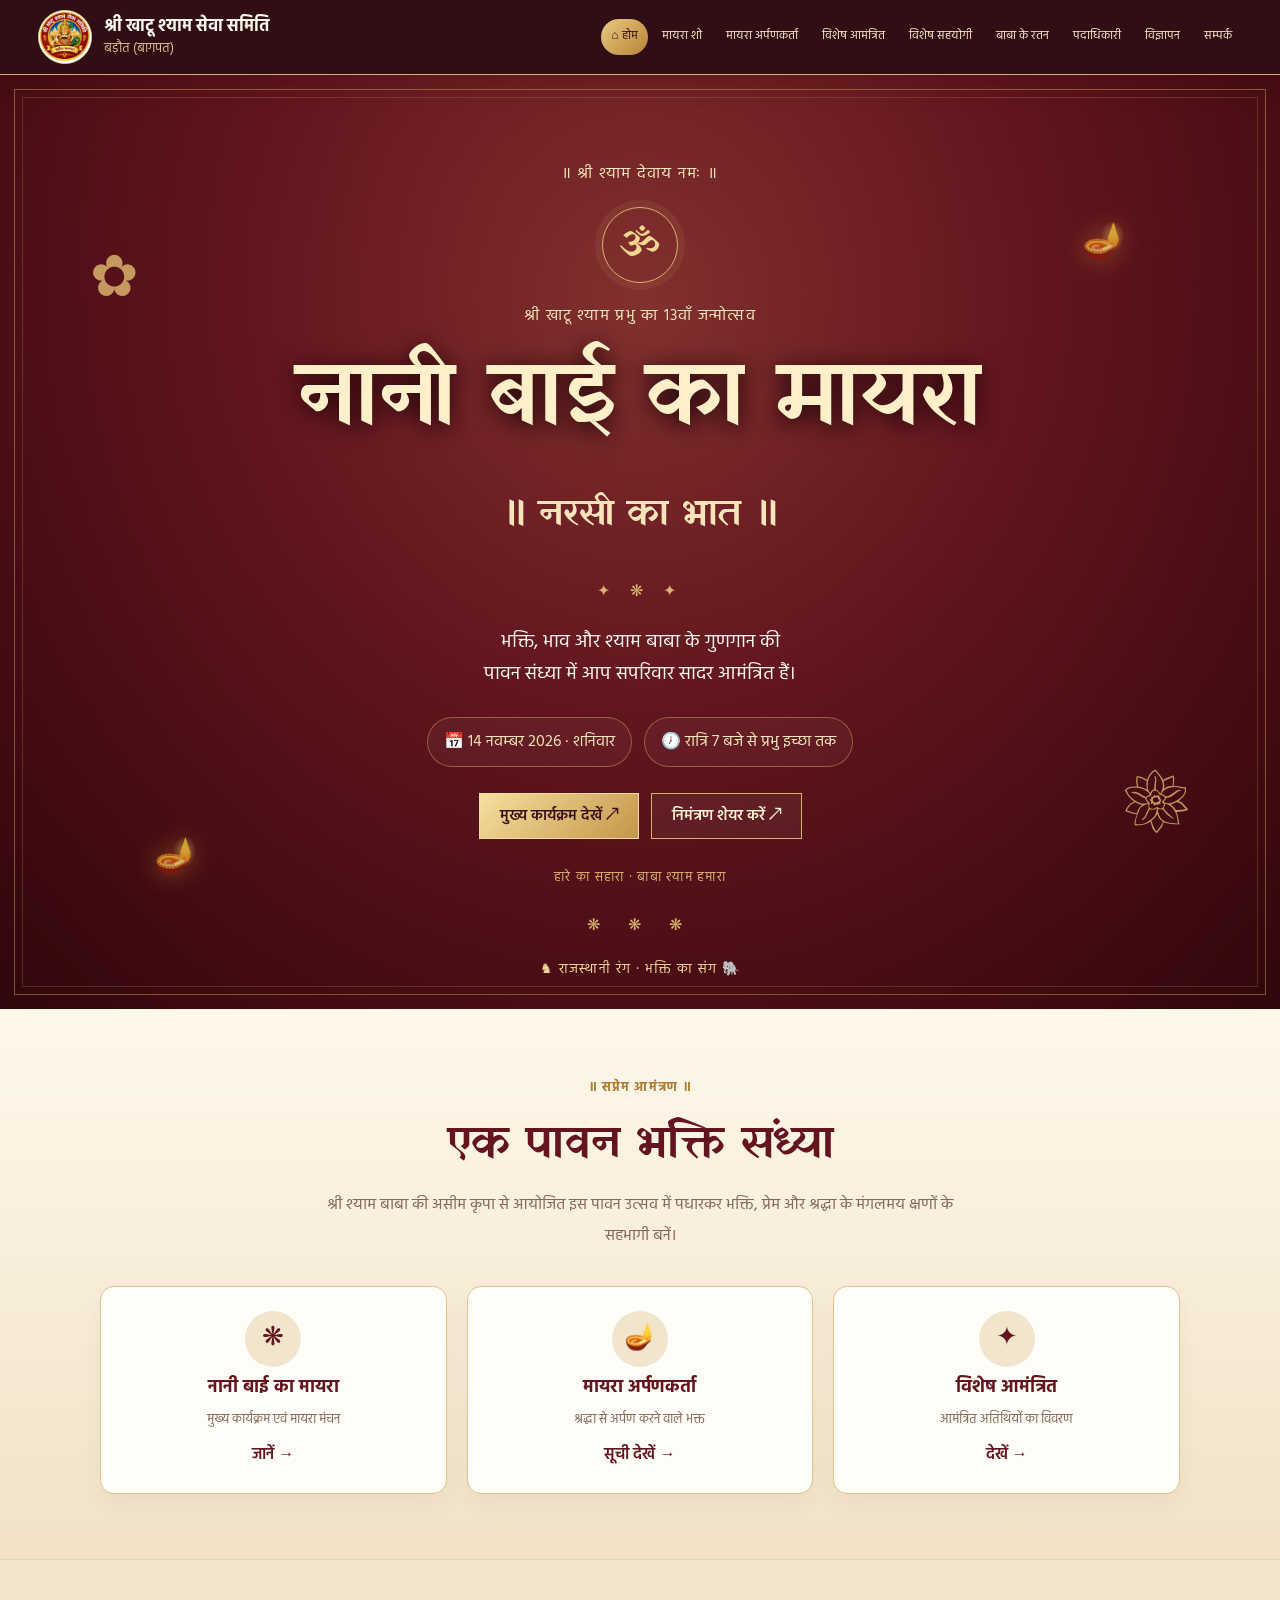
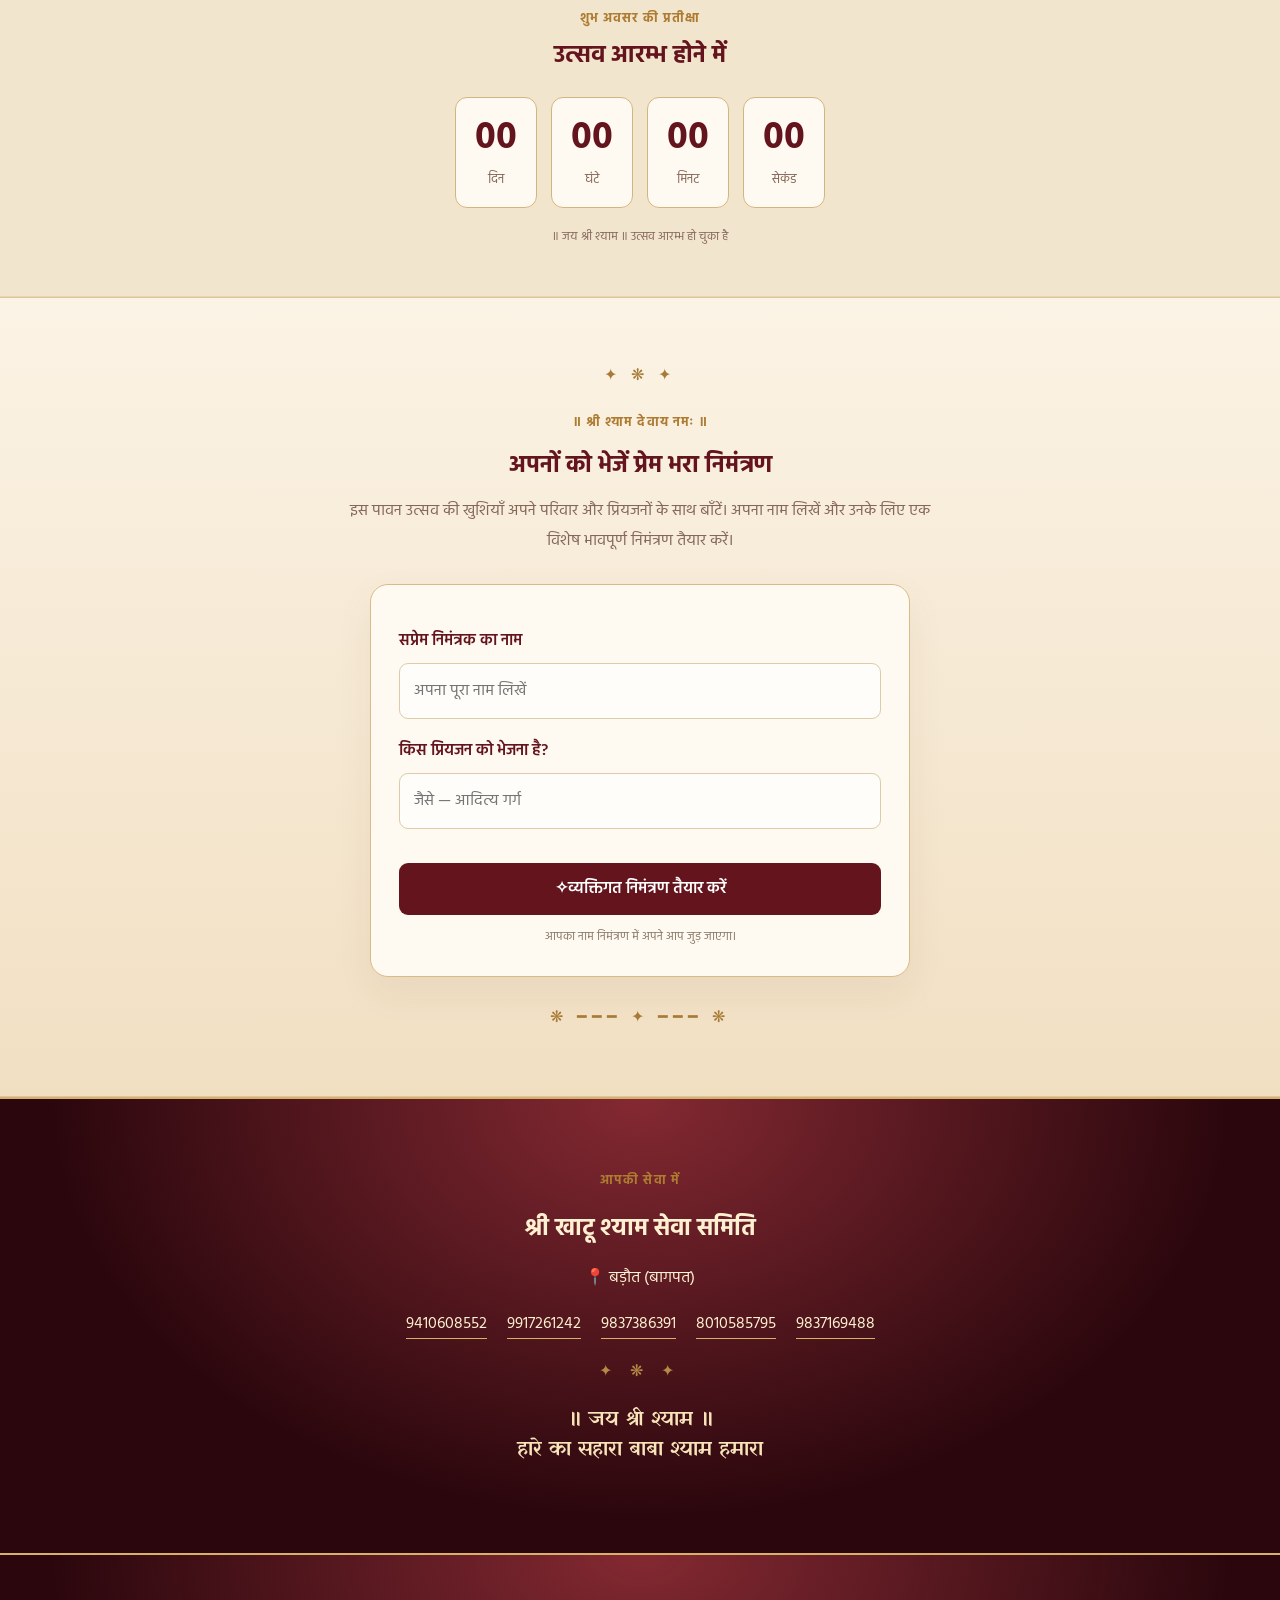
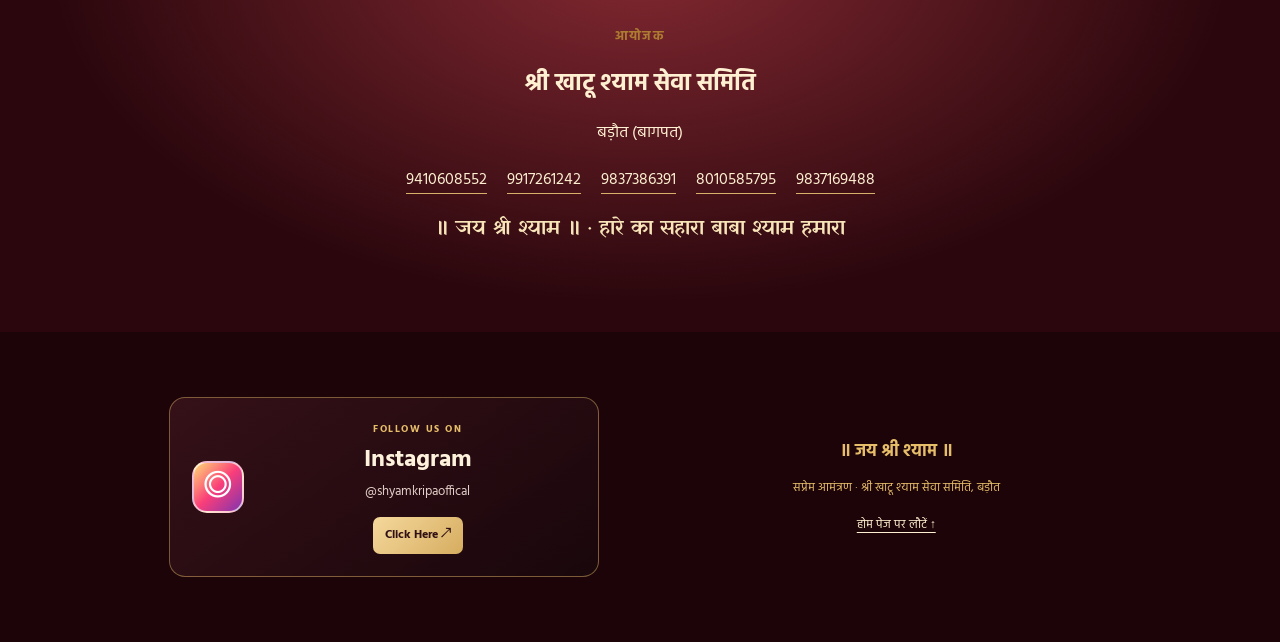
==== index.html @ d99380a1 "Rename index copy.html to index.html" ====
<!doctype html>
<html lang="hi">

<head>
    <meta charset="utf-8">
    <meta name="viewport" content="width=device-width,initial-scale=1">
    <meta name="theme-color" content="#58121b">
    <title>होम | नानी बाई का मायरा</title>
    <link rel="preconnect" href="https://fonts.googleapis.com">
    <link rel="preconnect" href="https://fonts.gstatic.com" crossorigin>
    <link href="https://fonts.googleapis.com/css2?family=Hind:wght@400;500;600;700&family=Yatra+One&display=swap"
        rel="stylesheet">
    <link rel="stylesheet" href="styles.css">
</head>

<body>
    
<header class="site-header">
    <a class="brand" href="index.html">
        <span class="brand-logo">
            <img src="assets/samiti-logo.png"
                 alt="श्री खाटू श्याम सेवा समिति लोगो">
        </span>

        <span class="brand-text">
            <strong>श्री खाटू श्याम सेवा समिति</strong>
            <small>बड़ौत (बागपत)</small>
        </span>
    </a>

    <button class="menu-toggle" id="menuToggle"
        aria-expanded="false" aria-controls="siteNav"
        aria-label="मेन्यू खोलें">
        ☰
    </button>

    <nav class="site-nav" id="siteNav">
        <a class="active" href="index.html">⌂ होम</a>
        <a href="mayra.html">मायरा शो</a>
        <a href="arpankarta.html">मायरा अर्पणकर्ता</a>
        <a href="invitees.html">विशेष आमंत्रित</a>
        <a href="supporters.html">विशेष सहयोगी</a>
        <a href="ratna.html">बाबा के रतन</a>
        <a href="member.html">पदाधिकारी</a>
        <a href="ads.html">विज्ञापन</a>
        <a href="contact.html">सम्पर्क</a>
    </nav>
</header>

    
<main>

    <!-- ROYAL HERO SECTION -->
    <section class="hero home-hero" id="home">
        <div class="hero-backdrop"></div>

        <span class="ornament o1">✿</span>
        <span class="ornament o2">❀</span>
        <span class="diya d1">🪔</span>
        <span class="diya d2">🪔</span>

        <div class="hero-content">
            <p class="sacred-line">॥ श्री श्याम देवाय नमः ॥</p>

            <div class="hero-seal">ॐ</div>

            <p class="eyebrow">
                श्री खाटू श्याम प्रभु का 13वाँ जन्मोत्सव
            </p>

            <h1>नानी बाई का मायरा</h1>
            <p class="hero-subtitle">॥ नरसी का भात ॥</p>

            <div class="hero-divider">✦ ❋ ✦</div>

            <p class="hero-invite">
                भक्ति, भाव और श्याम बाबा के गुणगान की
                <br>
                पावन संध्या में आप सपरिवार सादर आमंत्रित हैं।
            </p>

            <div class="hero-meta">
                <span>📅 14 नवम्बर 2026 · शनिवार</span>
                <span>🕖 रात्रि 7 बजे से प्रभु इच्छा तक</span>
            </div>

            <div class="hero-actions">
                <a class="button button-gold" href="mayra.html">
                    मुख्य कार्यक्रम देखें ↗
                </a>

                <button class="button button-glass" id="shareButton"
                    type="button">
                    निमंत्रण शेयर करें ↗
                </button>
            </div>

            <p class="hero-blessing">
                हारे का सहारा · बाबा श्याम हमारा
            </p>

            <div class="hero-bottom-ornament">❋ ❋ ❋</div>
        </div>

        <div class="royal-hint">
            ♞ राजस्थानी रंग · भक्ति का संग 🐘
        </div>
    </section>


    <!-- WELCOME SECTION -->
    <section class="home-welcome">
        <span class="section-kicker">॥ सप्रेम आमंत्रण ॥</span>

        <h2>एक पावन भक्ति संध्या</h2>

        <p class="welcome-description">
            श्री श्याम बाबा की असीम कृपा से आयोजित इस पावन
            उत्सव में पधारकर भक्ति, प्रेम और श्रद्धा के
            मंगलमय क्षणों के सहभागी बनें।
        </p>

        <div class="home-cards">

            <a href="mayra.html" class="home-card">
                <span class="home-card-icon">❋</span>
                <strong>नानी बाई का मायरा</strong>
                <small>मुख्य कार्यक्रम एवं मायरा मंचन</small>
                <span class="home-card-arrow">जानें →</span>
            </a>

            <a href="arpankarta.html" class="home-card">
                <span class="home-card-icon">🪔</span>
                <strong>मायरा अर्पणकर्ता</strong>
                <small>श्रद्धा से अर्पण करने वाले भक्त</small>
                <span class="home-card-arrow">सूची देखें →</span>
            </a>

            <a href="invitees.html" class="home-card">
                <span class="home-card-icon">✦</span>
                <strong>विशेष आमंत्रित</strong>
                <small>आमंत्रित अतिथियों का विवरण</small>
                <span class="home-card-arrow">देखें →</span>
            </a>

        </div>
    </section>


    <!-- COUNTDOWN SECTION -->
    <section class="countdown-section">
        <span class="section-kicker">शुभ अवसर की प्रतीक्षा</span>

        <h2>उत्सव आरम्भ होने में</h2>

        <div class="countdown" id="countdown">
            <div>
                <strong id="days">--</strong>
                <span>दिन</span>
            </div>

            <div>
                <strong id="hours">--</strong>
                <span>घंटे</span>
            </div>

            <div>
                <strong id="minutes">--</strong>
                <span>मिनट</span>
            </div>

            <div>
                <strong id="seconds">--</strong>
                <span>सेकंड</span>
            </div>
        </div>

        <p id="countdownCaption">
            14 नवम्बर 2026 · रात्रि 7 बजे
        </p>
    </section>


    

<!-- PERSONAL ROYAL INVITATION -->
<section class="personal-invite-section" id="personal-invite">

    <div class="personal-invite-inner">

        <div class="invite-top-ornament">✦ ❋ ✦</div>

        <span class="section-kicker">
            ॥ श्री श्याम देवाय नमः ॥
        </span>

        <h2>अपनों को भेजें प्रेम भरा निमंत्रण</h2>

        <p class="invite-description">
            इस पावन उत्सव की खुशियाँ अपने परिवार और प्रियजनों
            के साथ बाँटें। अपना नाम लिखें और उनके लिए
            एक विशेष भावपूर्ण निमंत्रण तैयार करें।
        </p>

        <div class="invite-form">

            <div class="invite-input-group">
                <label for="senderName">सप्रेम निमंत्रक का नाम</label>
                <input
                    type="text"
                    id="senderName"
                    placeholder="अपना पूरा नाम लिखें"
                    maxlength="70"
                    autocomplete="name"
                    required
                >
            </div>

            <div class="invite-input-group">
                <label for="receiverName">किस प्रियजन को भेजना है?</label>
                <input
                    type="text"
                    id="receiverName"
                    placeholder="जैसे — आदित्य गर्ग"
                    maxlength="100"
                >
            </div>

            <button
                type="button"
                id="generateInvite"
                class="button button-gold invite-generate-btn"
            >
                <span>✧</span> व्यक्तिगत निमंत्रण तैयार करें
            </button>

            <p class="invite-form-note">
                आपका नाम निमंत्रण में अपने आप जुड़ जाएगा।
            </p>

            <div id="invitePreview" class="invite-preview" hidden>

                <div class="invite-card">

                    <div class="invite-card-top">❋ ✦ ❋</div>

                    <p class="invite-mantra">॥ जय श्री श्याम ॥</p>

                    <p class="invite-card-intro">
                        सप्रेम एवं सादर आमंत्रण
                    </p>

                    <h3 id="previewHeading">
                        भावपूर्ण निमंत्रण
                    </h3>

                    <div class="invite-card-divider">
                        ❋ ━━━━━ ✦ ━━━━━ ❋
                    </div>

                    <p id="previewReceiver"></p>

                    <p class="invite-card-message">
                        श्री खाटू श्याम प्रभु के 13वें जन्मोत्सव
                        एवं <strong>नानी बाई का मायरा</strong>
                        के पावन अवसर पर आयोजित भक्ति संध्या में
                        आप सपरिवार पधारकर हमें अनुगृहीत करें।
                    </p>

                    <div class="invite-event-details">
                        <p>📅 14 नवम्बर 2026 · शनिवार</p>
                        <p>🕖 रात्रि 7 बजे से प्रभु इच्छा तक</p>
                    </div>

                    <p class="invite-sender-label">आपके अपने</p>
                    <p id="previewSender" class="invite-sender"></p>

                    <p class="invite-blessing">
                        हारे का सहारा · बाबा श्याम हमारा
                    </p>

                    <div class="invite-card-bottom">✦ ❋ ✦</div>

                </div>

                <button type="button" id="shareInvite">
                    WhatsApp पर निमंत्रण भेजें ↗
                </button>

                <button
                    type="button"
                    id="copyInvite"
                    class="invite-copy-btn"
                >
                    निमंत्रण कॉपी करें
                </button>

            </div>

        </div>

        <div class="invite-bottom-ornament">❋ ━━━ ✦ ━━━ ❋</div>

    </div>

</section>




    <!-- ORGANIZER SECTION -->
    <section class="organizer-section" id="contact">
        <span class="section-kicker">आपकी सेवा में</span>

        <h2>श्री खाटू श्याम सेवा समिति</h2>

        <p class="organizer-location">
            📍 बड़ौत (बागपत)
        </p>

        <div class="phone-list">
            <a href="tel:9410608552">9410608552</a>
            <a href="tel:9917261242">9917261242</a>
            <a href="tel:9837386391">9837386391</a>
            <a href="tel:8010585795">8010585795</a>
            <a href="tel:9837169488">9837169488</a>
        </div>

        <div class="organizer-divider">✦ ❋ ✦</div>

        <p class="closing-blessing">
            ॥ जय श्री श्याम ॥
            <br>
            हारे का सहारा बाबा श्याम हमारा
        </p>

        <p id="actionStatus" role="status"></p>
    </section>
    <section class="organizer-section" id="contact"><span class="section-kicker">आयोजक</span>
            <h2>श्री खाटू श्याम सेवा समिति</h2>
            <p>बड़ौत (बागपत)</p>
            <div class="phone-list"><a href="tel:9410608552">9410608552</a><a href="tel:9917261242">9917261242</a><a
                    href="tel:9837386391">9837386391</a><a href="tel:8010585795">8010585795</a><a
                    href="tel:9837169488">9837169488</a></div>
            <p class="closing-blessing">॥ जय श्री श्याम ॥ · हारे का सहारा बाबा श्याम हमारा</p>
            <p id="actionStatus" role="status"></p>
        </section>

</main>


<footer class="site-footer">

    <div class="footer-main-row">

        <!-- Instagram Card -->
        <div class="footer-instagram-wrapper">
            <a class="footer-instagram-card"
               href="https://www.instagram.com/shyamkripaoffical/"
               target="_blank"
               rel="noopener noreferrer">

                <div class="footer-instagram-icon">◎</div>

                <div class="footer-instagram-info">
                    <span class="footer-instagram-label">FOLLOW US ON</span>
                    <h3>Instagram</h3>
                    <p>@shyamkripaoffical</p>

                    <span class="footer-instagram-button">
                        Click Here ↗
                    </span>
                </div>

            </a>
        </div>
        <!-- Committee Details -->
        <div class="footer-info">
            <span class="footer-mantra">॥ जय श्री श्याम ॥</span>

            <p>सप्रेम आमंत्रण · श्री खाटू श्याम सेवा समिति, बड़ौत</p>

            <a class="footer-home-link" href="index.html">
                होम पेज पर लौटें ↑
            </a>
        </div>

    </div>

</footer>



    <script src="script copy.js"></script>
</body>

</html>
---- styles.css ----
:root {
     --maroon: #64141d;
     --deep: #2b070d;
     --gold: #d7b16a;
     --goldlight: #f7e5b9;
     --ivory: #fff8eb;
     --ink: #3d211d;
     --muted: #86685a;
     --line: #e8d5b2;
     --sans: "Hind", sans-serif;
     --serif: "Yatra One", serif
 }

 * {
     box-sizing: border-box
 }

 html {
     scroll-behavior: smooth
 }

 body {
     margin: 0;
     background: var(--ivory);
     color: var(--ink);
     font: 16px/1.65 var(--sans)
 }

 a {
     color: inherit
 }

 .site-header {
     position: sticky;
     top: 0;
     z-index: 20;
     display: flex;
     align-items: center;
     justify-content: space-between;
     gap: 16px;
     padding: 10px clamp(12px, 3vw, 40px);
     background: #2b070df7;
     color: var(--ivory);
     border-bottom: 1px solid var(--gold);
     box-shadow: 0 8px 24px #1a050633
 }

 .brand {
     display: flex;
     align-items: center;
     gap: 10px;
     text-decoration: none;
     white-space: nowrap
 }

 .brand-mark {
     display: grid;
     place-items: center;
     width: 42px;
     height: 42px;
     border: 1px solid var(--gold);
     border-radius: 50%;
     color: var(--goldlight);
     font-family: var(--serif)
 }

 .brand strong,
 .brand small {
     display: block
 }

 .brand strong {
     font-size: 13px
 }

 .brand small {
     font-size: 11px;
     color: #d9bd8e
 }

 .site-nav {
     display: flex;
     justify-content: flex-end;
     gap: 4px;
     flex-wrap: wrap
 }

 .site-nav a {
     padding: 8px 10px;
     border-radius: 999px;
     text-decoration: none;
     color: #f9e9ca;
     font-size: 12px;
     white-space: nowrap;
     transition: .2s
 }

 .site-nav a:hover,
 .site-nav a.active {
     background: linear-gradient(135deg, #e8ca83, #b88336);
     color: #351015
 }

 .menu-toggle {
     display: none;
     background: transparent;
     color: var(--goldlight);
     border: 1px solid #98733b;
     border-radius: 8px;
     padding: 6px 12px;
     font-size: 22px
 }

 .hero {
     position: relative;
     min-height: 690px;
     display: grid;
     place-items: center;
     text-align: center;
     overflow: hidden;
     padding: 70px 20px;
     color: var(--ivory);
     background: radial-gradient(ellipse at 50% 25%, #963b37, #711923 42%, #31060b 100%)
 }

 .hero:before {
     content: "";
     position: absolute;
     inset: 14px;
     border: 1px solid #d7b16a99;
     pointer-events: none
 }

 .hero:after {
     content: "";
     position: absolute;
     inset: 22px;
     border: 1px solid #d7b16a35;
     pointer-events: none
 }

 .hero-backdrop {
     position: absolute;
     inset: 0;
     background-image: linear-gradient(#31060b66, #31060b99), url("assets/palace-background.jpg");
     background-position: center;
     background-size: cover;
     opacity: .45
 }

 .hero-content {
     position: relative;
     z-index: 2;
     max-width: 900px;
     animation: riseIn 1s ease both
 }

 .sacred-line,
 .hero .eyebrow {
     color: var(--goldlight);
     letter-spacing: .08em
 }

 .hero-seal {
     width: 68px;
     height: 68px;
     display: grid;
     place-items: center;
     margin: 16px auto;
     border: 1px solid var(--gold);
     border-radius: 50%;
     box-shadow: 0 0 0 7px #d7b16a18;
     color: var(--goldlight);
     font: 30px var(--serif)
 }

 h1,
 h2,
 h3 {
     line-height: 1.3
 }

 .hero h1,
 .page-hero h1 {
     font: clamp(2.5rem, 7vw, 5.5rem)/1.2 var(--serif);
     color: #fff0c9;
     text-shadow: 0 4px 22px #170307;
     margin: 8px 0
 }

 .hero-subtitle {
     font: clamp(1.5rem, 3vw, 2.3rem) var(--serif);
     color: var(--goldlight)
 }

 .hero-divider {
     color: var(--gold);
     margin: 20px
 }

 .hero-invite {
     font-size: clamp(1rem, 2vw, 1.2rem)
 }

 .hero-meta {
     display: flex;
     justify-content: center;
     gap: 12px 26px;
     flex-wrap: wrap;
     color: var(--goldlight);
     margin: 24px 0
 }

 .hero-actions {
     display: flex;
     justify-content: center;
     gap: 12px;
     flex-wrap: wrap
 }

 .button {
     display: inline-flex;
     justify-content: center;
     align-items: center;
     min-height: 44px;
     padding: 10px 20px;
     border: 1px solid transparent;
     text-decoration: none;
     font: 600 15px var(--sans);
     cursor: pointer
 }

 .button-gold {
     background: linear-gradient(135deg, #f6df9e, #c5964a);
     color: #381016;
     border-color: #f5dda1
 }

 .button-glass {
     background: #ffffff0d;
     color: #fff2d5;
     border-color: #d7b16a
 }

 .hero-blessing {
     color: #d9b16d;
     font-size: 13px;
     letter-spacing: .1em;
     margin-top: 30px
 }

 .ornament,
 .diya {
     position: absolute;
     z-index: 1;
     color: #e9c879;
     opacity: .75;
     animation: float 7s ease-in-out infinite
 }

 .ornament {
     font-size: 58px
 }

 .o1 {
     left: 7%;
     top: 17%
 }

 .o2 {
     right: 7%;
     bottom: 17%;
     animation-delay: -3s
 }

 .diya {
     font-size: 35px;
     filter: drop-shadow(0 0 12px #e9a34388)
 }

 .d1 {
     left: 12%;
     bottom: 13%
 }

 .d2 {
     right: 12%;
     top: 15%;
     animation-delay: -2s
 }

 .royal-hint {
     position: absolute;
     bottom: 28px;
     z-index: 2;
     color: #f2d69b;
     font-size: 14px;
     letter-spacing: .1em
 }

 .home-welcome {
     text-align: center;
     padding: 58px 20px 75px;
     background: linear-gradient(#fff8eb, #f1e2c7)
 }

 .section-kicker {
     color: #ad7b31;
     font-size: 13px;
     font-weight: 700;
     letter-spacing: .08em
 }

 .home-welcome h2,
 .section-heading h2,
 .contact-panel h2 {
     font: clamp(1.8rem, 4vw, 2.8rem) var(--serif);
     color: var(--maroon);
     margin: 8px 0
 }

 .home-welcome>p {
     max-width: 650px;
     margin: 0 auto;
     color: var(--muted)
 }

 .home-cards {
     max-width: 1000px;
     margin: 30px auto 0;
     display: grid;
     grid-template-columns: repeat(3, 1fr);
     gap: 16px
 }

 .home-cards a {
     display: flex;
     flex-direction: column;
     align-items: center;
     gap: 6px;
     padding: 24px 14px;
     text-decoration: none;
     background: #fffdf7;
     border: 1px solid #dfc38b;
     box-shadow: 0 8px 25px #4212120c;
     transition: .25s
 }

 .home-cards a:hover {
     transform: translateY(-4px);
     background: #fff3d7
 }

 .home-cards b {
     font-size: 30px;
     color: #9b6b2d
 }

 .home-cards strong {
     color: var(--maroon)
 }

 .home-cards small {
     color: var(--muted)
 }

 .page-hero {
     text-align: center;
     padding: 65px 20px 58px;
     color: #fff0d1;
     background: radial-gradient(ellipse at 50% 0, #8d2e38, #3a080f 75%);
     border-bottom: 2px solid var(--gold);
     position: relative;
     overflow: hidden
 }

 .page-hero:after {
     content: "✿　♞　❋　🐘　❋　♞　✿";
     display: block;
     margin-top: 18px;
     color: #d7b16a88;
     letter-spacing: .25em
 }

 .page-hero h1 {
     font-size: clamp(2.2rem, 5vw, 4rem)
 }

 .page-hero p {
     margin: 8px 0 0
 }

 .section {
     padding: 60px clamp(16px, 6vw, 80px)
 }

 .section-heading {
     text-align: center;
     max-width: 750px;
     margin: 0 auto 28px
 }

 .section-heading p {
     color: var(--muted)
 }

 .video-frame {
     max-width: 1000px;
     margin: auto;
     background: #26070b;
     border: 8px solid #fff7e7;
     box-shadow: 0 18px 45px #4d281c25
 }

 .video-frame video {
     display: block;
     width: 100%;
     max-height: 580px;
     background: #1a0507
 }

 .singer-card {
     max-width: 900px;
     margin: 30px auto 0;
     display: grid;
     grid-template-columns: 160px 1fr;
     gap: 24px;
     align-items: center;
     padding: 22px;
     background: #fffdf7;
     border: 1px solid var(--line)
 }

 .portrait-placeholder {
     min-height: 160px;
     display: flex;
     flex-direction: column;
     align-items: center;
     justify-content: center;
     gap: 8px;
     background: #f3e2c0;
     border: 1px dashed #b58b4d;
     color: #8c5a35;
     font-size: 42px
 }

 .portrait-placeholder small {
     font-size: 12px
 }

 .singer-card h2 {
     font: clamp(1.4rem, 3vw, 2rem) var(--serif);
     color: var(--maroon);
     margin: 5px 0
 }

 .edit-note {
     font-size: 13px;
     color: var(--muted)
 }

 .list-intro {
     display: flex;
     align-items: center;
     gap: 14px;
     max-width: 850px;
     margin: 0 auto 25px;
     padding: 14px 18px;
     background: #f2e4c9;
     border-left: 4px solid var(--gold)
 }

 .list-intro>span {
     font-size: 30px;
     color: #a66e2c
 }

 .list-intro p {
     margin: 0
 }

 .name-list {
     list-style: none;
     counter-reset: names;
     max-width: 850px;
     margin: auto;
     padding: 0;
     display: grid;
     grid-template-columns: repeat(2, minmax(0, 1fr));
     gap: 12px
 }

 .name-list li {
     display: flex;
     align-items: center;
     gap: 12px;
     min-height: 58px;
     padding: 12px 15px;
     background: linear-gradient(120deg, #fffdf7, #f8edda);
     border: 1px solid #e4c990;
     box-shadow: 0 5px 14px #4d20100b;
     border-radius: 3px
 }

 .list-number {
     flex: 0 0 32px;
     height: 32px;
     display: grid;
     place-items: center;
     border-radius: 50%;
     background: var(--maroon);
     color: #ffe6a9;
     font-size: 12px
 }

 .name-list li span[contenteditable=true] {
     flex: 1;
     min-width: 0;
     outline-color: #bd914b
 }

 /*.ad-list {
     max-width: 900px;
     margin: auto;
     display: grid;
     grid-template-columns: repeat(2, minmax(0, 1fr));
     gap: 18px
 }

 .ad-placeholder {
     padding: 25px;
     border: 1px solid #d8b76f;
     background: linear-gradient(135deg, #fffaf0, #f2dfb9);
     box-shadow: 0 8px 20px #4d20100b
 }

 .ad-placeholder strong {
     color: var(--maroon);
     font: 20px var(--serif)
 }*/



/* LAPTOP: 2 photos side by side */
.ad-list {
    display: grid !important;
    grid-template-columns: repeat(2, minmax(0, 1fr)) !important;
    gap: 20px;
    width: 100%;
    max-width: 1150px;
    margin: 0 auto;
    align-items: start;
    box-sizing: border-box;
}

/* Each photo card */
.ad-placeholder {
    display: block;
    position: relative;
    width: 100% !important;
    min-width: 0;
    margin: 0;
    padding: 0;
    border: 1px solid #dec69a;
    background: #fffdf7;
    cursor: pointer;
    overflow: hidden;
    box-sizing: border-box;
    text-align: left;
}

/* Full image visible without cropping */
.ad-placeholder img {
    display: block;
    width: 100%;
    height: auto !important;
    max-width: 100%;
    object-fit: contain;
    padding: 0;
    margin: 0;
    box-sizing: border-box;
}

/* Caption */
.ad-placeholder span {
    display: block;
    padding: 12px;
    color: var(--maroon);
    font-weight: 700;
    border-top: 1px solid #efdfc0;
}

/* PHONE: 1 photo per row */
@media screen and (max-width: 600px) {
    .ad-list {
        grid-template-columns: minmax(0, 1fr) !important;
        gap: 15px;
        padding: 0 10px;
    }
}




 .contact-panel {
     max-width: 760px;
     margin: auto
 }

 .detail-row {
     display: flex;
     gap: 14px;
     padding: 15px 0;
     border-bottom: 1px solid #d6c19d
 }

 .detail-row>span {
     display: grid;
     place-items: center;
     flex: 0 0 36px;
     height: 36px;
     border: 1px solid #c9a66a;
     color: #96692b
 }

 .detail-row small,
 .detail-row strong,
 .detail-row em {
     display: block
 }

 .detail-row small {
     font-size: 12px;
     color: #8b6b4d
 }

 .detail-row strong {
     color: #48201d
 }

 .detail-row em {
     font-size: 12px;
     color: #8c5a35;
     font-style: normal
 }

 .phone-list {
     display: flex;
     justify-content: flex-start;
     gap: 10px 20px;
     flex-wrap: wrap;
     margin: 20px 0
 }

 .phone-list a {
     color: var(--maroon)
 }

 .site-footer {
     text-align: center;
     background: #1d0408;
     color: #d4b477;
     padding: 22px;
     font-size: 12px
 }

 .site-footer p {
     margin: 5px
 }

 .site-footer a {
     color: #fff0d1
 }

 @keyframes riseIn {
     from {
         opacity: 0;
         transform: translateY(22px)
     }

     to {
         opacity: 1;
         transform: translateY(0)
     }
 }

 @keyframes float {

     0%,
     100% {
         transform: translateY(0) rotate(-5deg)
     }

     50% {
         transform: translateY(-14px) rotate(5deg)
     }
 }

 @media(max-width:1050px) {
     .site-header {
         align-items: center
     }

     .menu-toggle {
         display: block
     }

     .site-nav {
         display: none;
         position: absolute;
         top: 100%;
         left: 0;
         right: 0;
         background: #2b070d;
         padding: 12px;
         box-shadow: 0 10px 20px #0004
     }

     .site-nav.open {
         display: flex;
         justify-content: center
     }

     .site-nav a {
         font-size: 12px
     }
 }

 @media(max-width:650px) {
     .site-header {
         min-height: 66px
     }

     .brand strong {
         font-size: 12px
     }

     .brand small {
         font-size: 10px
     }

     .site-nav.open {
         display: grid;
         grid-template-columns: repeat(2, minmax(0, 1fr));
         max-height: 70vh;
         overflow: auto
     }

     .site-nav a {
         text-align: center;
         border: 1px solid #b88d4a44
     }

     .hero {
         min-height: 640px;
         padding: 48px 22px
     }

     .hero h1 {
         font-size: clamp(2.3rem, 11vw, 3.4rem)
     }

     .hero-meta {
         flex-direction: column;
         gap: 4px
     }

     .o1 {
         left: 3%;
         top: 8%
     }

     .o2 {
         right: 3%;
         bottom: 9%
     }

     .d1 {
         left: 5%;
         bottom: 7%
     }

     .d2 {
         right: 5%;
         top: 8%
     }

     .royal-hint {
         font-size: 11px
     }

     .home-cards {
         grid-template-columns: 1fr;
         max-width: 420px
     }

     .section {
         padding: 45px 16px
     }

     .name-list,
     .ad-list {
         grid-template-columns: 1fr
     }

     .singer-card {
         grid-template-columns: 95px 1fr;
         gap: 12px;
         padding: 14px
     }

     .portrait-placeholder {
         min-height: 120px;
         font-size: 32px
     }

     .page-hero {
         padding: 48px 16px
     }

     .page-hero:after {
         letter-spacing: .05em;
         font-size: 12px
     }
 }

 @media(prefers-reduced-motion:reduce) {

     *,
     *::before,
     *::after {
         scroll-behavior: auto !important;
         animation: none !important;
         transition: none !important
     }
 }

 


.member-container {
    display: grid;
    grid-template-columns: repeat(auto-fit, minmax(min(100%, 220px), 1fr));
    gap: 12px;
    width: 100%;
}




.member-box {
    border: 1px solid #ead8c2;
    border-radius: 10px;
    padding: 0 0 12px;
    margin: 0;
    text-align: center;
    background: #fffdf8;
    overflow: hidden;
    box-sizing: border-box;
    box-shadow: 0 2px 7px rgba(90, 45, 35, 0.08);
}

.member-pad {
    background: #f6e8d7;
    color: #7b263a;
    font-size: 16px;
    font-weight: 700;
    padding: 11px 8px;
    margin: 0 0 12px;
    text-align: center;
    border-bottom: 2px solid #d8ad7c;
}

.member-name {
    font-size: 16px;
    font-weight: 700;
    color: #382b28;
    padding: 0 8px;
    margin-bottom: 8px;
    overflow-wrap: anywhere;
}

.member-mobile {
    font-size: 13px;
    color: #78675e;
    padding: 0 8px;
    overflow-wrap: anywhere;
}


.singer-card {
    width: min(100% - 32px, 650px);
    margin: 20px auto;
    border: 1px solid #ead1a8;
    border-radius: 18px;
    overflow: hidden;
    background: #fffaf0;
    box-shadow: 0 10px 28px rgba(120, 75, 20, 0.12);
}

.singer-poster {
    display: grid;
    grid-template-columns: minmax(0, 0.9fr) minmax(0, 1.1fr);
    align-items: center;
    gap: clamp(12px, 3vw, 28px);
    padding: clamp(14px, 4vw, 28px);
    min-height: 260px;
}

.singer-photo {
    width: 100%;
    height: clamp(220px, 38vw, 340px);
    overflow: hidden;
    border-radius: 12px;
    background: #fff4dd;
}

.singer-photo img {
    display: block;
    width: 100%;
    height: 100%;
    object-fit: cover;
    object-position: center top;
}

.singer-info {
    min-width: 0;
    text-align: center;
}

.singer-label {
    display: block;
    color: #5145a8;
    font-size: clamp(15px, 2.5vw, 21px);
    font-weight: 800;
    margin-bottom: 8px;
}

.singer-info h2 {
    color: #e52b22;
    font-size: clamp(24px, 4.2vw, 38px);
    line-height: 1.25;
    font-weight: 900;
    margin: 0;
    overflow-wrap: anywhere;
}

.singer-info p {
    color: #5145a8;
    font-size: clamp(15px, 2.5vw, 20px);
    font-weight: 700;
    margin: 8px 0 0;
}

@media (max-width: 480px) {
    .singer-poster {
        grid-template-columns: minmax(0, 0.85fr) minmax(0, 1.15fr);
        gap: 12px;
        padding: 12px;
        min-height: 220px;
    }

    .singer-photo {
        height: 230px;
    }
}


/* ========================================
   MAYRA PAGE - DEVOTIONAL EVENT DESIGN
======================================== */

.mayra-page {
    --mayra-red: #a82725;
    --mayra-deep: #641b20;
    --mayra-gold: #c79746;
    --mayra-cream: #fff8e9;
    --mayra-green: #245b43;
    background: #fffaf1;
    color: #402b26;
    overflow: hidden;
    font-family: "Hind", sans-serif;
}

.mayra-page *,
.mayra-page *::before,
.mayra-page *::after {
    box-sizing: border-box;
}

.mayra-page img {
    max-width: 100%;
}

.mayra-hero {
    position: relative;
    isolation: isolate;
    padding: 76px 20px 70px;
    text-align: center;
    background:
        radial-gradient(ellipse at top, #fff0c8 0%, transparent 65%),
        linear-gradient(135deg, #fffaf0, #f5e4c5 52%, #fff8e8);
    border-bottom: 1px solid #e8d2a6;
}

.mayra-hero::before,
.mayra-hero::after {
    content: "✦";
    position: absolute;
    z-index: -1;
    top: 20px;
    color: #c79b4d;
    font-size: clamp(55px, 10vw, 115px);
    opacity: .2;
}

.mayra-hero::before {
    left: 5%;
}

.mayra-hero::after {
    right: 5%;
}

.mayra-hero-inner {
    width: min(100%, 900px);
    margin: auto;
}

.mayra-eyebrow {
    display: inline-block;
    padding: 7px 18px;
    color: var(--mayra-green);
    background: rgba(255,255,255,.75);
    border: 1px solid #e6cf9f;
    border-radius: 50px;
    font-weight: 700;
    letter-spacing: .5px;
}

.mayra-organizer {
    color: var(--mayra-green);
    font-size: clamp(17px, 2.5vw, 23px);
    font-weight: 700;
    margin: 23px 0 8px;
}

.mayra-hero h1 {
    color: var(--mayra-red);
    font-family: "Yatra One", "Hind", sans-serif;
    font-size: clamp(36px, 7vw, 70px);
    line-height: 1.22;
    margin: 8px 0;
    font-weight: 400;
}

.mayra-hero h2 {
    color: #8d2522;
    font-family: "Yatra One", "Hind", sans-serif;
    font-size: clamp(25px, 4.5vw, 43px);
    font-weight: 400;
    margin: 8px 0 15px;
}

.mayra-intro {
    max-width: 620px;
    margin: 0 auto;
    color: #755c48;
    font-size: clamp(16px, 2vw, 19px);
    line-height: 1.8;
}

.mayra-event-meta {
    display: flex;
    flex-wrap: wrap;
    justify-content: center;
    gap: 14px;
    margin: 27px auto;
}

.mayra-event-meta > div {
    display: flex;
    align-items: center;
    gap: 12px;
    min-width: 235px;
    padding: 14px 19px;
    text-align: left;
    background: rgba(255,255,255,.85);
    border: 1px solid #e6d1ab;
    border-radius: 13px;
    box-shadow: 0 5px 15px #74451a0a;
}

.mayra-event-meta > div > span {
    font-size: 27px;
}

.mayra-event-meta small,
.mayra-event-meta strong {
    display: block;
}

.mayra-event-meta small {
    color: #89725c;
    font-size: 13px;
}

.mayra-event-meta strong {
    color: var(--mayra-deep);
    font-size: 16px;
}

.mayra-primary-btn {
    display: inline-flex;
    justify-content: center;
    align-items: center;
    gap: 10px;
    padding: 13px 25px;
    color: white;
    background: linear-gradient(135deg, #8e201f, #bd3930);
    border-radius: 50px;
    text-decoration: none;
    font-weight: 700;
    box-shadow: 0 8px 20px #8e201f25;
    transition: transform .2s, box-shadow .2s;
}

.mayra-primary-btn:hover {
    transform: translateY(-3px);
    box-shadow: 0 12px 25px #8e201f35;
}

/* Section layout */

.mayra-section {
    width: min(1120px, calc(100% - 36px));
    margin: 0 auto;
    padding: 65px 0;
}

.mayra-section-heading {
    text-align: center;
    margin-bottom: 32px;
}

.mayra-section-symbol {
    display: inline-grid;
    place-items: center;
    width: 44px;
    height: 44px;
    color: #9b2924;
    background: #fff0d0;
    border: 1px solid #ead4a8;
    border-radius: 50%;
    font-size: 23px;
}

.mayra-section-heading > p:first-of-type {
    margin: 13px 0 5px;
    color: #9a7846;
    font-weight: 700;
}

.mayra-section-heading h2 {
    color: var(--mayra-deep);
    font-size: clamp(27px, 4vw, 39px);
    line-height: 1.35;
    margin: 0;
}

.mayra-heading-line {
    display: block;
    width: 75px;
    height: 3px;
    margin: 15px auto;
    background: linear-gradient(90deg, #d7b36c, #a52a25, #d7b36c);
    border-radius: 10px;
}

.mayra-section-description {
    max-width: 700px;
    margin: 15px auto 0;
    color: #786456;
    line-height: 1.9;
    font-size: 17px;
}

/* Poster */

.poster-section {
    padding-top: 55px;
}

.mayra-poster {
    width: min(100%, 690px);
    margin: 0 auto;
    padding: 10px;
    background: white;
    border: 1px solid #e8d4ad;
    border-radius: 18px;
    box-shadow: 0 12px 38px #5b351410;
}

.mayra-poster img {
    display: block;
    width: 100%;
    height: auto;
    border-radius: 11px;
}

.mayra-poster figcaption {
    padding: 14px 8px 7px;
    color: var(--mayra-red);
    text-align: center;
    font-weight: 700;
    font-size: 18px;
}

/* Theatre video */

.theatre-section {
    padding-top: 55px;
}

.mayra-video-card {
    max-width: 850px;
    margin: 0 auto;
    overflow: hidden;
    background: #fff;
    border: 1px solid #e7d3b1;
    border-radius: 18px;
    box-shadow: 0 15px 45px #4e26140e;
}

.mayra-video-top {
    display: flex;
    flex-wrap: wrap;
    align-items: center;
    gap: 9px;
    padding: 15px 20px;
    color: #62372b;
    font-weight: 700;
    background: #fff8e9;
    border-bottom: 1px solid #f0e1c7;
}

.mayra-live-dot {
    width: 9px;
    height: 9px;
    background: #b63229;
    border-radius: 50%;
    box-shadow: 0 0 0 4px #b6322918;
}

.mayra-video-badge {
    margin-left: auto;
    padding: 5px 10px;
    color: #fff;
    background: #782329;
    border-radius: 5px;
    font-size: 11px;
    letter-spacing: .6px;
}

.mayra-video-frame {
    background: #170e0b;
    line-height: 0;
}

.mayra-video-frame video {
    display: block;
    width: 100%;
    max-height: 580px;
    aspect-ratio: 16 / 9;
    object-fit: contain;
    background: #170e0b;
}

.mayra-video-caption {
    display: flex;
    justify-content: space-between;
    align-items: center;
    gap: 15px;
    padding: 17px 22px;
}

.mayra-video-caption h3 {
    margin: 0;
    color: #6c2024;
    font-size: 21px;
}

.mayra-video-caption p {
    margin: 4px 0 0;
    color: #a17c45;
}

.mayra-play-icon {
    display: grid;
    place-items: center;
    flex-shrink: 0;
    width: 43px;
    height: 43px;
    color: #fff;
    background: #8d2927;
    border-radius: 50%;
}

/* Geeta Group of Art */

.geeta-section {
    padding-top: 35px;
}

.geeta-card {
    position: relative;
    overflow: hidden;
    padding: clamp(25px, 5vw, 50px);
    background:
        radial-gradient(ellipse at top right, #f3dfb8 0%, transparent 42%),
        linear-gradient(135deg, #fffdf7, #fff4dd);
    border: 1px solid #e7d0a0;
    border-radius: 23px;
    box-shadow: 0 14px 40px #6a42120c;
}

.geeta-card::after {
    content: "❖";
    position: absolute;
    right: 17px;
    bottom: -45px;
    color: #c99b4a;
    font-size: 150px;
    opacity: .08;
    pointer-events: none;
}

.geeta-card-top {
    display: flex;
    align-items: center;
    justify-content: center;
    gap: 20px;
    text-align: left;
}

.geeta-emblem {
    display: grid;
    place-items: center;
    flex-shrink: 0;
    width: 83px;
    height: 83px;
    color: #fff4d4;
    background: linear-gradient(145deg, #245b43, #143b2c);
    border: 3px double #d5b26c;
    border-radius: 50%;
    font-family: "Yatra One", sans-serif;
    font-size: 25px;
    box-shadow: 0 7px 18px #1d4d3520;
}

.geeta-kicker {
    color: #9c7844;
    font-weight: 700;
    font-size: 14px;
}

.geeta-card-top h2 {
    margin: 3px 0;
    color: #22563e;
    font-size: clamp(25px, 4.5vw, 39px);
    line-height: 1.25;
    overflow-wrap: anywhere;
}

.geeta-hindi-name {
    margin: 4px 0 0;
    color: #a22c27;
    font-size: 18px;
    font-weight: 700;
}

.geeta-divider {
    width: min(100%, 500px);
    height: 1px;
    margin: 27px auto;
    background: linear-gradient(90deg, transparent, #c7a35e, transparent);
}

.geeta-tag {
    display: block;
    width: fit-content;
    margin: 0 auto 13px;
    padding: 6px 15px;
    color: #245b43;
    background: #e9f0e5;
    border-radius: 50px;
    font-size: 14px;
    font-weight: 700;
}

.geeta-card > h3 {
    position: relative;
    z-index: 1;
    color: #8f2925;
    text-align: center;
    font-size: clamp(21px, 3.2vw, 30px);
    margin: 12px 0;
}

.geeta-description {
    position: relative;
    z-index: 1;
    max-width: 800px;
    margin: 0 auto;
    color: #665343;
    font-size: 17px;
    line-height: 2;
    text-align: center;
}

.geeta-highlights {
    position: relative;
    z-index: 1;
    display: grid;
    grid-template-columns: repeat(3, minmax(0, 1fr));
    gap: 14px;
    margin-top: 30px;
}

.geeta-highlights > div {
    display: flex;
    align-items: center;
    flex-direction: column;
    padding: 21px 12px;
    text-align: center;
    background: #ffffffb8;
    border: 1px solid #ecddc0;
    border-radius: 13px;
}

.geeta-highlights > div > span {
    color: #b48a40;
    font-size: 28px;
}

.geeta-highlights strong {
    margin-top: 7px;
    color: #275b43;
    font-size: 17px;
}

.geeta-highlights small {
    margin-top: 5px;
    color: #806e5c;
    font-size: 13px;
}

.geeta-footer {
    position: relative;
    z-index: 1;
    margin: 27px 0 0;
    color: #8e2925;
    text-align: center;
    font-weight: 700;
    line-height: 1.8;
}

/* Singer */

.singer-section {
    padding-top: 35px;
}

.singer-feature-card {
    display: grid;
    grid-template-columns: minmax(0, .9fr) minmax(0, 1.1fr);
    align-items: center;
    gap: clamp(20px, 4vw, 42px);
    max-width: 800px;
    margin: auto;
    padding: clamp(15px, 3vw, 26px);
    background: #fff;
    border: 1px solid #ead6b5;
    border-radius: 20px;
    box-shadow: 0 12px 35px #6541190d;
}

.singer-feature-photo {
    height: clamp(270px, 42vw, 410px);
    overflow: hidden;
    background: #fff6e5;
    border-radius: 13px;
}

.singer-feature-photo img {
    display: block;
    width: 100%;
    height: 100%;
    object-fit: cover;
    object-position: center top;
}

.singer-feature-info {
    min-width: 0;
    text-align: center;
}

.singer-feature-label {
    color: #5748a0;
    font-size: 17px;
    font-weight: 700;
}

.singer-feature-info h3 {
    margin: 9px 0 0;
    color: #e32d24;
    font-size: clamp(27px, 4vw, 39px);
    line-height: 1.3;
    overflow-wrap: anywhere;
}

.singer-city {
    color: #5748a0;
    font-size: 18px;
    font-weight: 700;
    margin: 5px 0;
}

.singer-feature-divider {
    width: 65px;
    height: 2px;
    margin: 18px auto;
    background: #d3b16d;
}

.singer-feature-description {
    color: #766353;
    font-size: 16px;
    line-height: 1.9;
}

.singer-blessing {
    display: inline-block;
    margin-top: 8px;
    color: #8d2825;
    font-weight: 700;
}

/* Committee */

.committee-section {
    padding-top: 45px;
}

.committee-grid {
    display: grid;
    grid-template-columns: repeat(3, minmax(0, 1fr));
    gap: 20px;
}

.committee-card {
    min-width: 0;
    padding: 27px 18px;
    text-align: center;
    background: #fff;
    border: 1px solid #ead8b9;
    border-radius: 16px;
    box-shadow: 0 9px 25px #65411909;
    transition: transform .2s, box-shadow .2s;
}

.committee-card:hover {
    transform: translateY(-4px);
    box-shadow: 0 14px 30px #65411916;
}

.committee-icon {
    display: grid;
    place-items: center;
    width: 55px;
    height: 55px;
    margin: 0 auto 13px;
    background: #fff2d9;
    border-radius: 50%;
    font-size: 26px;
}

.committee-role {
    display: inline-block;
    padding: 5px 12px;
    color: #8f2724;
    background: #fff1e7;
    border-radius: 50px;
    font-weight: 700;
    font-size: 14px;
}

.committee-card h3 {
    margin: 14px 0 6px;
    color: #2a5b43;
    font-size: 21px;
    overflow-wrap: anywhere;
}

.committee-card p {
    color: #786656;
    font-size: 14px;
    line-height: 1.8;
    margin: 0 0 12px;
}

.committee-card a {
    display: inline-block;
    color: #9b2a25;
    text-decoration: none;
    font-weight: 700;
    overflow-wrap: anywhere;
}

.committee-card a:hover {
    text-decoration: underline;
}

/* Closing banner */

.mayra-closing {
    margin-top: 20px;
    padding: 55px 20px;
    text-align: center;
    background:
        radial-gradient(ellipse at center, #fff0ce, transparent 70%),
        #f6e8cc;
    border-top: 1px solid #e6d0a7;
}

.mayra-closing-symbol {
    color: #a68140;
    font-family: "Yatra One", sans-serif;
    font-size: 19px;
}

.mayra-closing h2 {
    margin: 15px auto 10px;
    color: #862522;
    font-size: clamp(23px, 4vw, 36px);
    line-height: 1.5;
}

.mayra-closing p {
    max-width: 700px;
    margin: auto;
    color: #6c5947;
    font-size: 16px;
    line-height: 1.9;
}

.mayra-closing-mantra {
    display: inline-block;
    margin-top: 20px;
    color: #a52a25;
    font-family: "Yatra One", sans-serif;
    font-size: 22px;
}

/* Responsive */

@media (max-width: 700px) {
    .mayra-hero {
        padding: 55px 17px 48px;
    }

    .mayra-section {
        width: calc(100% - 28px);
        padding-top: 45px;
        padding-bottom: 45px;
    }

    .mayra-event-meta {
        flex-direction: column;
        align-items: stretch;
        max-width: 360px;
    }

    .mayra-event-meta > div {
        min-width: 0;
    }

    .geeta-highlights {
        grid-template-columns: 1fr;
        gap: 10px;
    }

    .geeta-highlights > div {
        display: grid;
        grid-template-columns: 45px 1fr;
        grid-template-rows: auto auto;
        column-gap: 10px;
        align-items: center;
        text-align: left;
        padding: 13px 16px;
    }

    .geeta-highlights > div > span {
        grid-row: 1 / 3;
        text-align: center;
    }

    .geeta-highlights strong,
    .geeta-highlights small {
        margin-top: 0;
    }

    .committee-grid {
        grid-template-columns: 1fr;
        max-width: 440px;
        margin: auto;
        gap: 14px;
    }

    .committee-card {
        padding: 22px 16px;
    }
}

@media (max-width: 480px) {
    .mayra-hero h1 {
        font-size: 37px;
    }

    .mayra-hero h2 {
        font-size: 27px;
    }

    .mayra-video-top {
        padding: 12px;
        font-size: 14px;
    }

    .mayra-video-badge {
        font-size: 9px;
    }

    .mayra-video-caption {
        padding: 14px;
    }

    .geeta-card {
        padding: 23px 16px;
    }

    .geeta-card-top {
        gap: 12px;
    }

    .geeta-emblem {
        width: 61px;
        height: 61px;
        font-size: 20px;
    }

    .geeta-card-top h2 {
        font-size: 23px;
    }

    .geeta-hindi-name {
        font-size: 15px;
    }

    .geeta-description {
        font-size: 15px;
        text-align: left;
    }

    .singer-feature-card {
        grid-template-columns: 1fr;
        gap: 22px;
        padding: 14px;
    }

    .singer-feature-photo {
        height: auto;
        aspect-ratio: 3 / 4;
        max-height: 440px;
    }

    .singer-feature-info {
        padding: 5px 8px 13px;
    }

    .singer-feature-info h3 {
        font-size: 32px;
    }

    .mayra-closing {
        padding: 42px 18px;
    }
}

@media (prefers-reduced-motion: reduce) {
    .mayra-page *,
    .mayra-page *::before,
    .mayra-page *::after {
        scroll-behavior: auto !important;
        transition: none !important;
    }
}

.geeta-emblem {
    display: grid;
    place-items: center;
    flex-shrink: 0;
    width: 83px;
    height: 83px;
    overflow: hidden;
    background: #fff;
    border: 3px double #d5b26c;
    border-radius: 50%;
    box-shadow: 0 7px 18px #1d4d3520;
}

.geeta-emblem img {
    display: block;
    width: 100%;
    height: 100%;
    object-fit: contain;
    border-radius: 50%;
}

@media (max-width: 480px) {
    .geeta-emblem {
        width: 61px;
        height: 61px;
    }
}


.brand {
    display: inline-flex;
    align-items: center;
    gap: 12px;
    text-decoration: none;
    min-width: 0;
}

.brand-logo {
    width: 54px;
    height: 54px;
    flex-shrink: 0;
    display: flex;
    align-items: center;
    justify-content: center;
    overflow: hidden;
    border-radius: 50%;
    background: #fff;
    border: 1px solid #e4c98e;
}

.brand-logo img {
    display: block;
    width: 100%;
    height: 100%;
    object-fit: contain;
}

.brand-text {
    display: flex;
    flex-direction: column;
    min-width: 0;
}

.brand-text strong {
    font-size: 17px;
    line-height: 1.4;
}

.brand-text small {
    font-size: 13px;
    line-height: 1.5;
}

@media (max-width: 480px) {
    .brand {
        gap: 8px;
    }

    .brand-logo {
        width: 43px;
        height: 43px;
    }

    .brand-text strong {
        font-size: 14px;
    }

    .brand-text small {
        font-size: 11px;
    }
}



/* Instagram Owner Card */
.instagram-owner-card {
    display: flex;
    align-items: flex-start;
    gap: 16px;
    width: min(100% - 30px, 340px);
    margin: 25px 0 25px 20px;
    padding: 20px;
    text-align: left;
    color: #fff;
    background: linear-gradient(145deg, #321015, #170508);
    border: 1px solid rgba(224, 179, 103, 0.65);
    border-radius: 16px;
    box-shadow: 0 8px 25px rgba(0, 0, 0, 0.22);
    box-sizing: border-box;
}

.instagram-owner-icon {
    display: flex;
    flex-shrink: 0;
    align-items: center;
    justify-content: center;
    width: 48px;
    height: 48px;
    color: #fff;
    background: linear-gradient(135deg, #feda75, #fa3e79, #8134af);
    border: 2px solid rgba(255, 255, 255, 0.65);
    border-radius: 14px;
    font-size: 35px;
    line-height: 1;
}

.instagram-owner-info {
    flex: 1;
    min-width: 0;
}

.instagram-owner-label {
    display: block;
    color: #e7c17c;
    font-size: 9px;
    font-weight: 700;
    letter-spacing: 1.2px;
}

.instagram-owner-info h3 {
    margin: 5px 0;
    color: #fff4df;
    font-size: 21px;
    line-height: 1.4;
}

.instagram-owner-role {
    display: inline-block;
    padding: 4px 9px;
    color: #6c202b;
    background: #f8e8e8;
    border-radius: 5px;
    font-size: 11px;
    font-weight: 700;
}

.instagram-owner-info p {
    margin: 9px 0 13px;
    color: #e6d1c4;
    font-size: 13px;
    overflow-wrap: anywhere;
}

.instagram-owner-info a {
    display: inline-flex;
    align-items: center;
    gap: 6px;
    padding: 9px 12px;
    color: #321015;
    background: linear-gradient(135deg, #f5d89c, #d6ad60);
    border-radius: 7px;
    text-decoration: none;
    font-size: 12px;
    font-weight: 700;
    transition: transform .2s;
}

.instagram-owner-info a:hover {
    transform: translateY(-2px);
}

@media (max-width: 480px) {
    .instagram-owner-card {
        width: calc(100% - 28px);
        margin: 22px 14px;
        padding: 16px;
        gap: 12px;
    }

    .instagram-owner-icon {
        width: 42px;
        height: 42px;
        font-size: 30px;
    }

    .instagram-owner-info h3 {
        font-size: 19px;
    }
}


/* Footer layout fix */
.site-footer {
    padding: 35px 24px;
}

.footer-layout {
    display: grid;
    grid-template-columns: minmax(0, 1fr) minmax(0, 1fr);
    align-items: center;
    gap: 35px;
    width: 100%;
    max-width: 1200px;
    margin: 0 auto;
}

.instagram-owner-card {
    width: 100%;
    max-width: 425px;
    margin: 0;
    justify-self: start;
    box-sizing: border-box;
}

.footer-info {
    text-align: center;
    justify-self: stretch;
    padding: 20px;
}

.footer-mantra {
    display: block;
    color: #e6bd69;
    font-size: 17px;
    font-weight: 700;
}

.footer-info p {
    margin: 12px 0;
    color: #e6bd69;
    line-height: 1.8;
}

.footer-home-link {
    display: inline-block;
    margin-top: 4px;
    color: #fff;
    text-decoration: underline;
    text-underline-offset: 4px;
}

.footer-home-link:hover {
    color: #e6bd69;
}

/* Tablet and mobile */
@media (max-width: 700px) {
    .site-footer {
        padding: 28px 16px;
    }

    .footer-layout {
        grid-template-columns: 1fr;
        gap: 20px;
    }

    .instagram-owner-card {
        width: 100%;
        max-width: 425px;
        justify-self: center;
    }

    .footer-info {
        grid-row: 1;
        padding: 8px 0;
    }
}


/* Side-by-side footer credits */
.footer-credits-row {
    display: grid;
    grid-template-columns: repeat(2, minmax(0, 1fr));
    align-items: stretch;
    gap: 22px;
    width: min(100%, 900px);
    margin: 35px auto 0;
    padding-top: 25px;
    border-top: 1px solid rgba(230, 189, 105, .3);
}

/* Website credits - left */
.footer-credits-row .website-credits {
    display: flex;
    flex-direction: column;
    align-items: center;
    justify-content: center;
    margin: 0;
    padding: 24px 15px;
    text-align: center;
    border: 1px solid rgba(230, 189, 105, .35);
    border-radius: 16px;
    background: rgba(255, 255, 255, .025);
}

.footer-credits-row .credits-label {
    color: #e6bd69;
    font-size: 11px;
    font-weight: 700;
    letter-spacing: 2px;
}

.footer-credits-row .credits-caption {
    margin: 13px 0 5px;
    color: #e8d8d4;
    font-size: 14px;
    line-height: 1.7;
}

.footer-credits-row .website-credits h3 {
    margin: 5px 0;
    color: #f1cc80;
    font-size: clamp(22px, 3vw, 30px);
}

.footer-credits-row .credits-nickname {
    color: #d9b8a9;
    font-size: 14px;
    font-style: italic;
}

/* Instagram card - right */
.footer-instagram-card {
    display: flex;
    align-items: center;
    gap: 16px;
    min-width: 0;
    padding: 22px;
    color: #fff;
    text-decoration: none;
    background: linear-gradient(145deg, #351018, #19070b);
    border: 1px solid rgba(230, 189, 105, .45);
    border-radius: 16px;
    transition: transform .2s, border-color .2s;
}

.footer-instagram-card:hover {
    transform: translateY(-3px);
    border-color: #e6bd69;
}

.footer-instagram-icon {
    display: grid;
    place-items: center;
    flex-shrink: 0;
    width: 52px;
    height: 52px;
    color: #fff;
    background: linear-gradient(135deg, #feda75, #fa3e79, #8134af);
    border: 2px solid rgba(255, 255, 255, .65);
    border-radius: 15px;
    font-size: 37px;
    line-height: 1;
}

.footer-instagram-info {
    flex: 1;
    min-width: 0;
}

.footer-instagram-label {
    color: #e6bd69;
    font-size: 10px;
    font-weight: 700;
    letter-spacing: 1.5px;
}

.footer-instagram-info h3 {
    margin: 5px 0;
    color: #fff2dc;
    font-size: 24px;
}

.footer-instagram-info p {
    margin: 4px 0 14px;
    color: #e4cfc8;
    font-size: 13px;
    overflow-wrap: anywhere;
}

.footer-instagram-button {
    display: inline-block;
    padding: 9px 12px;
    color: #301015;
    background: linear-gradient(135deg, #f5d89c, #d6ad60);
    border-radius: 7px;
    font-size: 12px;
    font-weight: 700;
    line-height: 1.6;
}

/* Responsive layout */
@media (max-width: 650px) {
    .footer-credits-row {
        grid-template-columns: 1fr;
        gap: 15px;
        margin-top: 25px;
        padding-top: 20px;
    }

    .footer-credits-row .website-credits {
        padding: 22px 12px;
    }

    .footer-instagram-card {
        padding: 18px;
    }
}

@media (prefers-reduced-motion: reduce) {
    .footer-instagram-card {
        transition: none;
    }
}


/* Footer: Committee + Instagram Side by Side */
.footer-main-row {
    display: grid;
    grid-template-columns: repeat(2, minmax(0, 1fr));
    align-items: center;
    gap: 25px;
    width: min(100% - 30px, 1000px);
    margin: 30px auto;
}

.footer-main-row .footer-info {
    text-align: center;
    min-width: 0;
}

.footer-main-row .footer-instagram-wrapper {
    display: flex;
    justify-content: center;
    min-width: 0;
    width: 100%;
    margin: 0;
}

.footer-main-row .footer-instagram-card {
    width: 100%;
    max-width: 430px;
    box-sizing: border-box;
}

/* Mobile */
@media (max-width: 600px) {
    .footer-main-row {
        grid-template-columns: 1fr;
        gap: 22px;
    }
}



.countdown-section {
    text-align: center;
    padding: 42px 15px;
    background: #f2e5ce;
    border-bottom: 1px solid var(--line);
}

.countdown-section .section-kicker {
    display: block;
    margin-bottom: 8px;
}

.countdown-section h2 {
    margin: 0 0 24px;
    color: var(--maroon);
}

.countdown {
    display: flex;
    flex-direction: row;
    justify-content: center;
    align-items: center;
    gap: clamp(14px, 4vw, 40px);
    width: 100%;
}

.countdown > div {
    flex: 0 1 auto;
    min-width: 55px;
    display: flex;
    flex-direction: column;
    align-items: center;
    gap: 5px;
}

.countdown strong {
    font-size: clamp(1.6rem, 4vw, 2.4rem);
    color: var(--maroon);
    line-height: 1.2;
}

.countdown span,
.countdown-section p {
    font-size: 12px;
    color: var(--muted);
}

.countdown-section p {
    margin: 18px 0 0;
}

@media (max-width: 480px) {
    .countdown-section {
        padding: 30px 10px;
    }

    .countdown {
        gap: 10px;
    }

    .countdown > div {
        min-width: 48px;
    }

    .countdown strong {
        font-size: 1.5rem;
    }
}

.organizer-section {
     text-align: center;
     padding: 68px 20px;
     background: radial-gradient(ellipse at top, #842932, transparent 65%), var(--deep);
     color: #fff0d1;
     border-top: 2px solid var(--gold)
 }

 .organizer-section h2 {
     color: #fff0d1
 }

 .phone-list {
     display: flex;
     justify-content: center;
     gap: 10px 20px;
     flex-wrap: wrap;
     margin: 20px
 }

 .phone-list a {
     color: #fff0d1;
     text-decoration: none;
     border-bottom: 1px solid #d7b16a
 }

 .closing-blessing {
     color: var(--goldlight);
     font: 20px var(--serif)
 }

 
/* ===== PREMIUM HOME PAGE ===== */

.home-hero {
    position: relative;
    overflow: hidden;
    isolation: isolate;
}

.home-hero .hero-content {
    position: relative;
    z-index: 2;
    max-width: 850px;
    margin-inline: auto;
}

.home-hero .hero-seal {
    display: grid;
    place-items: center;
    width: 76px;
    height: 76px;
    margin: 20px auto;
    border: 1px solid #d6b56e;
    border-radius: 50%;
    color: #f4d68f;
    font-size: 38px;
    box-shadow: 0 0 0 7px #d6b56e18;
}

.home-hero .hero-divider {
    margin: 22px 0;
    color: #d6b56e;
    letter-spacing: 8px;
}

.home-hero .hero-meta {
    display: flex;
    justify-content: center;
    flex-wrap: wrap;
    gap: 12px;
    margin: 26px 0;
}

.home-hero .hero-meta span {
    padding: 11px 16px;
    border: 1px solid #d6b56e70;
    border-radius: 30px;
    background: #ffffff0a;
}

.home-hero .hero-actions {
    display: flex;
    justify-content: center;
    flex-wrap: wrap;
    gap: 12px;
}

.home-hero .hero-blessing {
    margin-top: 28px;
}

.hero-bottom-ornament {
    margin-top: 24px;
    color: #d6b56e;
    letter-spacing: 12px;
}


/* ===== WELCOME ===== */

.home-welcome {
    padding: 65px 20px;
    text-align: center;
}

.home-welcome h2,
.personal-invite-section h2 {
    color: var(--maroon);
    margin: 12px 0;
}

.welcome-description {
    max-width: 680px;
    margin: 0 auto 32px;
    line-height: 1.9;
    color: var(--muted);
}

.home-cards {
    display: grid;
    grid-template-columns: repeat(3, minmax(0, 1fr));
    gap: 20px;
    max-width: 1080px;
    margin: 35px auto 0;
}

.home-card {
    display: flex;
    flex-direction: column;
    align-items: center;
    gap: 12px;
    padding: 28px 18px;
    text-align: center;
    text-decoration: none;
    color: inherit;
    background: #fffaf1;
    border: 1px solid #d9c39b;
    border-radius: 14px;
    transition: transform .25s ease, box-shadow .25s ease;
}

.home-card:hover {
    transform: translateY(-5px);
    box-shadow: 0 12px 28px #63302b15;
}

.home-card-icon {
    display: grid;
    place-items: center;
    width: 56px;
    height: 56px;
    border-radius: 50%;
    background: #f2e5ce;
    color: var(--maroon);
    font-size: 26px;
}

.home-card strong {
    color: var(--maroon);
    font-size: 18px;
}

.home-card small {
    color: var(--muted);
    line-height: 1.7;
}

.home-card-arrow {
    color: var(--maroon);
    font-weight: 600;
    margin-top: 5px;
}


/* ===== COUNTDOWN ===== */

.countdown-section {
    padding: 48px 15px;
    text-align: center;
    background: #f2e5ce;
    border-block: 1px solid var(--line);
}

.countdown-section h2 {
    color: var(--maroon);
    margin: 12px 0 25px;
}

.countdown {
    display: flex;
    justify-content: center;
    align-items: stretch;
    flex-wrap: wrap;
    gap: 14px;
}

.countdown > div {
    display: flex;
    flex-direction: column;
    align-items: center;
    justify-content: center;
    gap: 7px;
    min-width: 82px;
    padding: 17px 12px;
    border: 1px solid #d2b681;
    border-radius: 12px;
    background: #fffaf1;
}

.countdown strong {
    font-size: clamp(1.6rem, 4vw, 2.4rem);
    line-height: 1.2;
    color: var(--maroon);
    font-variant-numeric: tabular-nums;
}

.countdown span {
    font-size: 13px;
    color: var(--muted);
}

#countdownCaption {
    margin-top: 20px;
    color: var(--muted);
}


/* ===== PERSONAL INVITATION ===== */

.personal-invite-section {
    padding: 65px 18px;
    text-align: center;
    background: #fffaf1;
}

.personal-invite-section .invite-description {
    max-width: 600px;
    margin: 0 auto 28px;
    color: var(--muted);
    line-height: 1.9;
}

.invite-form {
    max-width: 540px;
    margin: 0 auto;
    text-align: left;
    padding: 26px;
    border: 1px solid #d9c39b;
    border-radius: 16px;
    background: #fdf5e7;
    box-shadow: 0 10px 30px #63302b0b;
}

.invite-form label {
    display: block;
    margin: 15px 0 7px;
    color: var(--maroon);
    font-weight: 600;
}

.invite-form input {
    display: block;
    width: 100%;
    box-sizing: border-box;
    padding: 13px 14px;
    border: 1px solid #d7c3a5;
    border-radius: 9px;
    background: #fffdf8;
    color: #35251e;
    font: inherit;
}

.invite-form input:focus {
    outline: 2px solid #b98d48;
    outline-offset: 2px;
}

.invite-form button {
    width: 100%;
    margin-top: 15px;
    padding: 13px 16px;
    border: none;
    border-radius: 9px;
    background: var(--maroon);
    color: #fff;
    font: inherit;
    font-weight: 600;
    cursor: pointer;
}

.invite-form button:hover {
    filter: brightness(1.08);
}

.invite-preview {
    margin-top: 25px;
}

.invite-card {
    padding: 28px 20px;
    text-align: center;
    background: #fffaf0;
    border: 2px solid #c9a66b;
    border-radius: 12px;
    color: #63302b;
    line-height: 1.9;
    overflow-wrap: anywhere;
}

.invite-mantra {
    font-size: 22px;
    font-weight: 700;
    color: var(--maroon);
}

.invite-card h3 {
    color: var(--maroon);
}

.invite-card-divider,
.organizer-divider {
    color: #b58a45;
    letter-spacing: 7px;
    margin: 18px 0;
}

.invite-event-details {
    padding: 12px;
    background: #f2e5ce;
    border-radius: 8px;
}

.invite-sender {
    margin-top: 22px;
    font-weight: 700;
}

.invite-blessing {
    color: var(--maroon);
    font-weight: 600;
}

.invite-form .invite-copy-btn {
    background: #795b3c;
}


@media (prefers-reduced-motion: reduce) {
    .home-card {
        transition: none;
    }

    .home-card:hover {
        transform: none;
    }
}


/* ROYAL PERSONAL INVITATION */
.personal-invite-section {
    padding: 65px 18px;
    background: linear-gradient(180deg, #fbf3e5, #f1dfc2);
    text-align: center;
    border-block: 1px solid #ddc69d;
}

.personal-invite-inner {
    max-width: 760px;
    margin: auto;
}

.invite-top-ornament,
.invite-bottom-ornament {
    color: #a77b37;
    letter-spacing: 5px;
    margin-bottom: 20px;
}

.personal-invite-section h2 {
    color: var(--maroon);
    margin: 12px 0;
    line-height: 1.5;
}

.invite-description {
    max-width: 570px;
    margin: 0 auto 30px;
    color: #756454;
    line-height: 1.9;
}

.invite-form {
    max-width: 540px;
    margin: auto;
    padding: 28px;
    background: #fffaf1;
    border: 1px solid #d7bc87;
    border-radius: 18px;
    box-shadow: 0 14px 38px #5a2a2010;
    text-align: left;
}

.invite-input-group {
    margin-bottom: 19px;
}

.invite-input-group label {
    display: block;
    margin-bottom: 8px;
    color: var(--maroon);
    font-weight: 600;
}

.invite-form input {
    width: 100%;
    box-sizing: border-box;
    padding: 14px;
    border: 1px solid #ddcba9;
    border-radius: 9px;
    background: #fffdf9;
    color: #38261f;
    font: inherit;
}

.invite-form input:focus {
    outline: 2px solid #c59a55;
    outline-offset: 2px;
}

.invite-generate-btn {
    width: 100%;
    justify-content: center;
    margin-top: 5px;
}

.invite-form-note {
    text-align: center;
    color: #8a7968;
    font-size: 12px;
    margin: 13px 0 0;
}

.invite-preview {
    margin-top: 28px;
}

.invite-card {
    padding: 30px 22px;
    background: #fffaf0;
    border: 3px double #b58a45;
    border-radius: 12px;
    text-align: center;
    color: #613027;
    line-height: 1.9;
    overflow-wrap: anywhere;
}

.invite-card-top,
.invite-card-bottom {
    color: #b58a45;
    letter-spacing: 5px;
}

.invite-mantra {
    font-size: 23px;
    font-weight: 700;
    color: var(--maroon);
    margin: 12px 0;
}

.invite-card-intro {
    color: #98703b;
    font-weight: 600;
}

.invite-card h3 {
    color: var(--maroon);
    font-size: 21px;
    margin: 10px 0;
}

.invite-card-divider {
    color: #b58a45;
    margin: 18px 0;
    font-size: 13px;
}

.invite-card-message {
    margin: 20px 0;
}

.invite-event-details {
    padding: 12px;
    margin: 20px 0;
    border-block: 1px solid #e4d1aa;
    background: #f8efdf;
}

.invite-event-details p {
    margin: 5px 0;
}

.invite-sender-label {
    margin-bottom: 0;
    font-size: 13px;
    color: #98703b;
}

.invite-sender {
    font-weight: 700;
    color: var(--maroon);
    margin-top: 0;
}

.invite-blessing {
    margin-top: 20px;
    font-weight: 600;
    color: #98703b;
}

.invite-form #shareInvite,
.invite-form #copyInvite {
    width: 100%;
    margin-top: 12px;
    padding: 14px;
    border: 0;
    border-radius: 9px;
    background: var(--maroon);
    color: white;
    font: inherit;
    font-weight: 600;
    cursor: pointer;
}

.invite-form #copyInvite {
    background: #795b3c;
}

.invite-bottom-ornament {
    margin: 28px 0 0;
}

@media (max-width: 480px) {
    .personal-invite-section {
        padding: 42px 13px;
    }

    .invite-form {
        padding: 19px 14px;
    }

    .invite-card {
        padding: 23px 14px;
    }

    .invite-mantra {
        font-size: 21px;
    }

    .invite-card h3 {
        font-size: 19px;
    }
}

.organizer-section {
     text-align: center;
     padding: 68px 20px;
     background: radial-gradient(ellipse at top, #842932, transparent 65%), var(--deep);
     color: #fff0d1;
     border-top: 2px solid var(--gold)
 }

 .organizer-section h2 {
     color: #fff0d1
 }

 .phone-list {
     display: flex;
     justify-content: center;
     gap: 10px 20px;
     flex-wrap: wrap;
     margin: 20px
 }

 .phone-list a {
     color: #fff0d1;
     text-decoration: none;
     border-bottom: 1px solid #d7b16a
 }

 .closing-blessing {
     color: var(--goldlight);
     font: 20px var(--serif)
 }
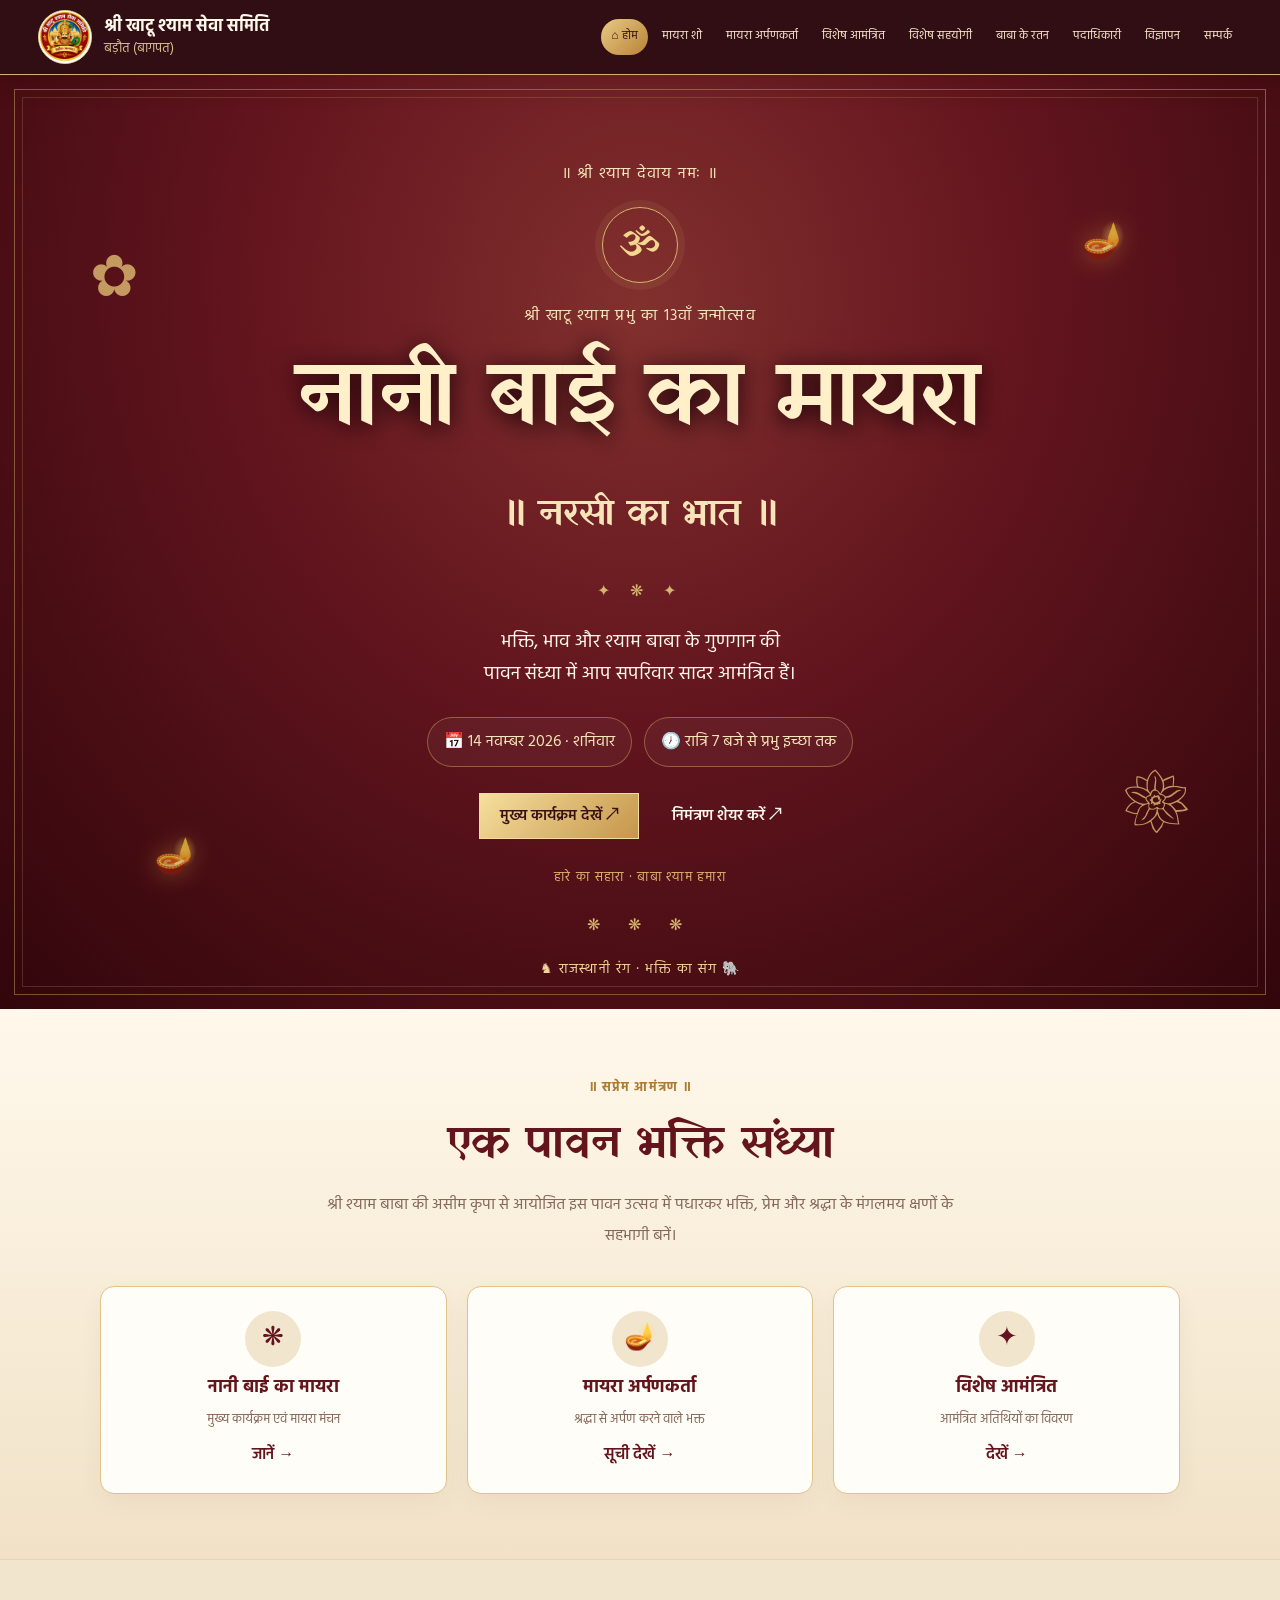
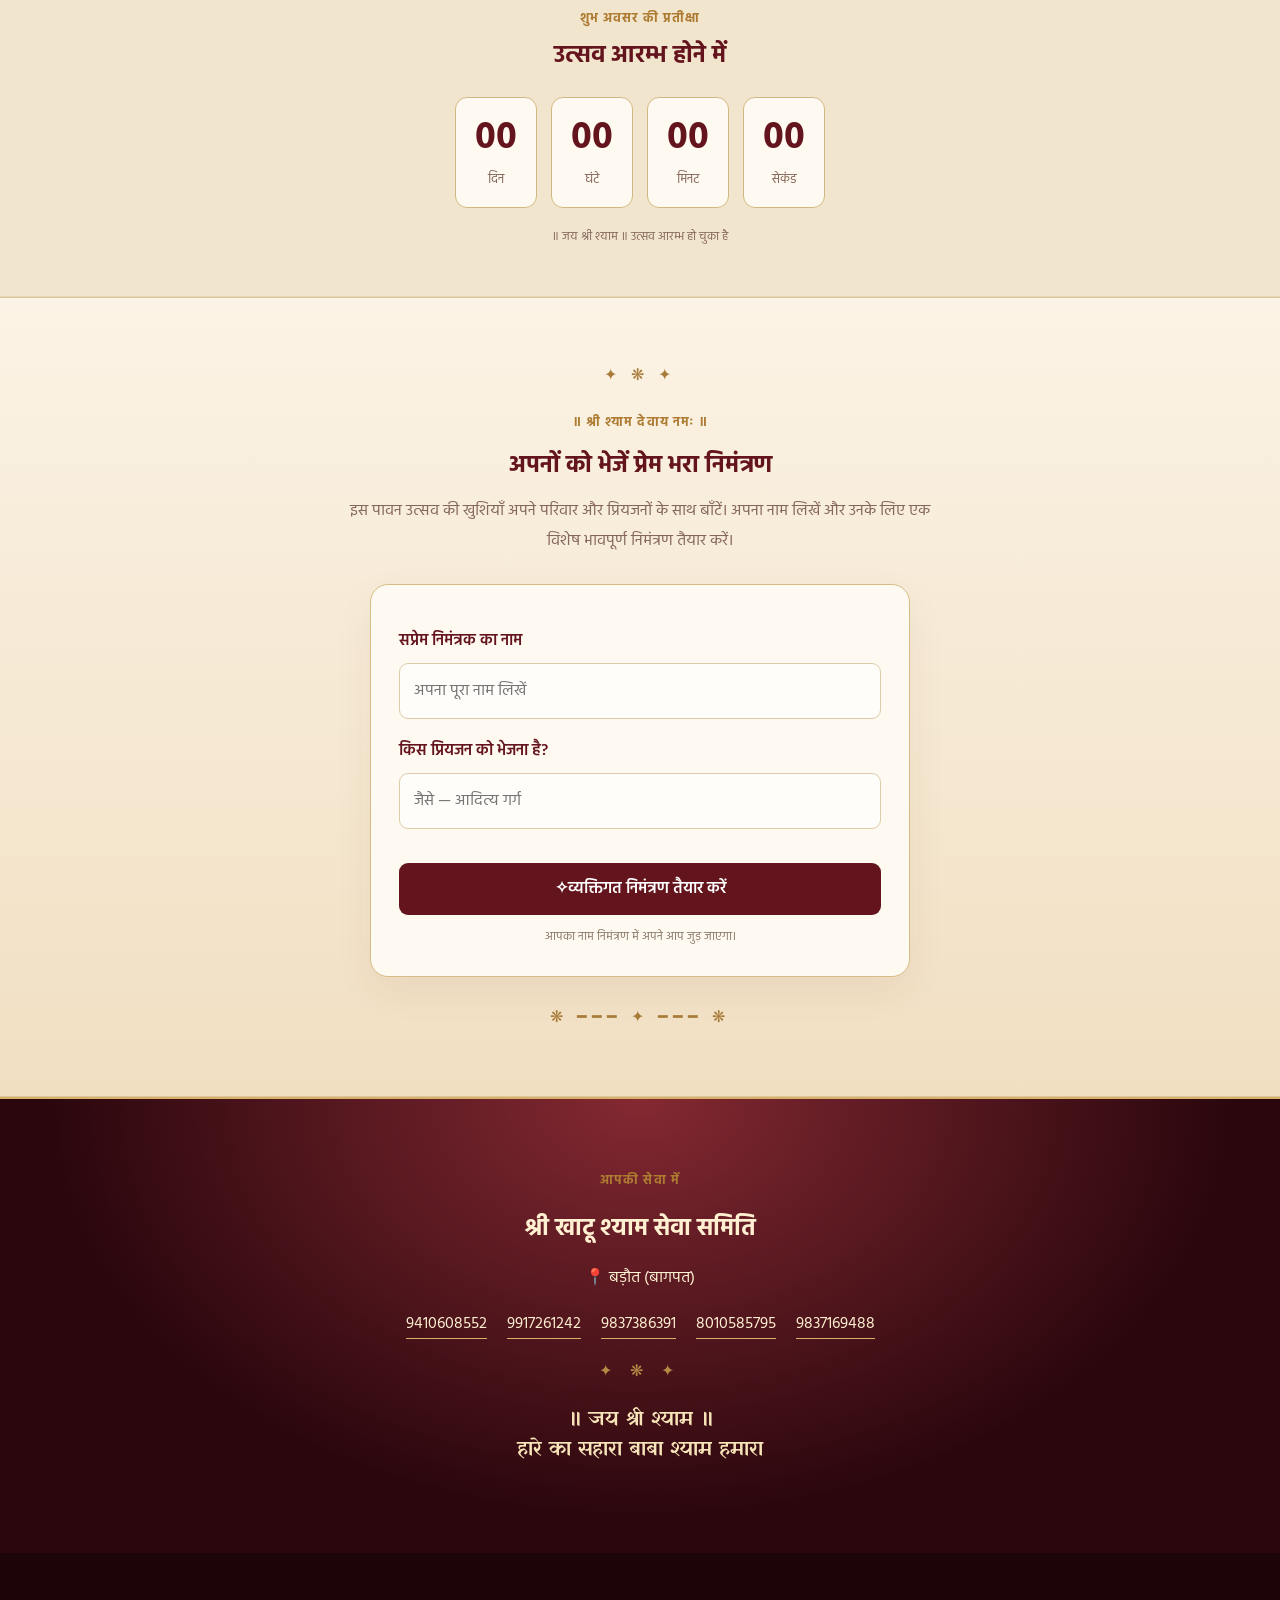
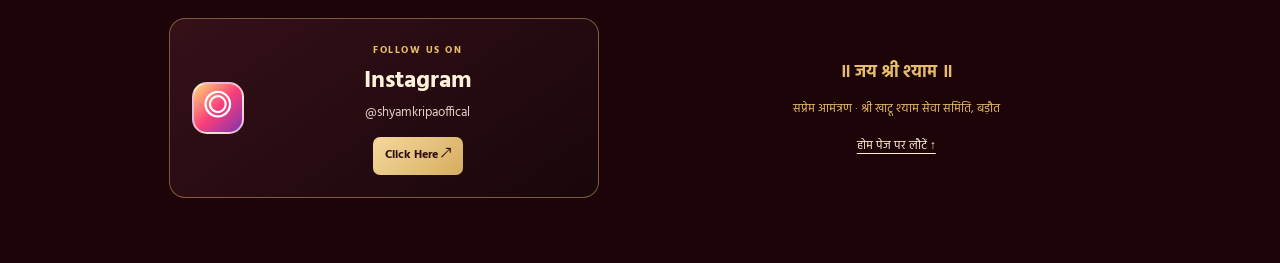
==== commit 347406e4: "Refactor share button Replaced share button with a link for sharing invitations and removed the orga" ====
--- a/index.html
+++ b/index.html
@@ -89,10 +89,9 @@
                     मुख्य कार्यक्रम देखें ↗
                 </a>
 
-                <button class="button button-glass" id="shareButton"
-                    type="button">
+                <a class="button button-outline" href="#personal-invite">
                     निमंत्रण शेयर करें ↗
-                </button>
+                </a>
             </div>
 
             <p class="hero-blessing">
@@ -336,16 +335,6 @@
 
         <p id="actionStatus" role="status"></p>
     </section>
-    <section class="organizer-section" id="contact"><span class="section-kicker">आयोजक</span>
-            <h2>श्री खाटू श्याम सेवा समिति</h2>
-            <p>बड़ौत (बागपत)</p>
-            <div class="phone-list"><a href="tel:9410608552">9410608552</a><a href="tel:9917261242">9917261242</a><a
-                    href="tel:9837386391">9837386391</a><a href="tel:8010585795">8010585795</a><a
-                    href="tel:9837169488">9837169488</a></div>
-            <p class="closing-blessing">॥ जय श्री श्याम ॥ · हारे का सहारा बाबा श्याम हमारा</p>
-            <p id="actionStatus" role="status"></p>
-        </section>
-
 </main>
 
 
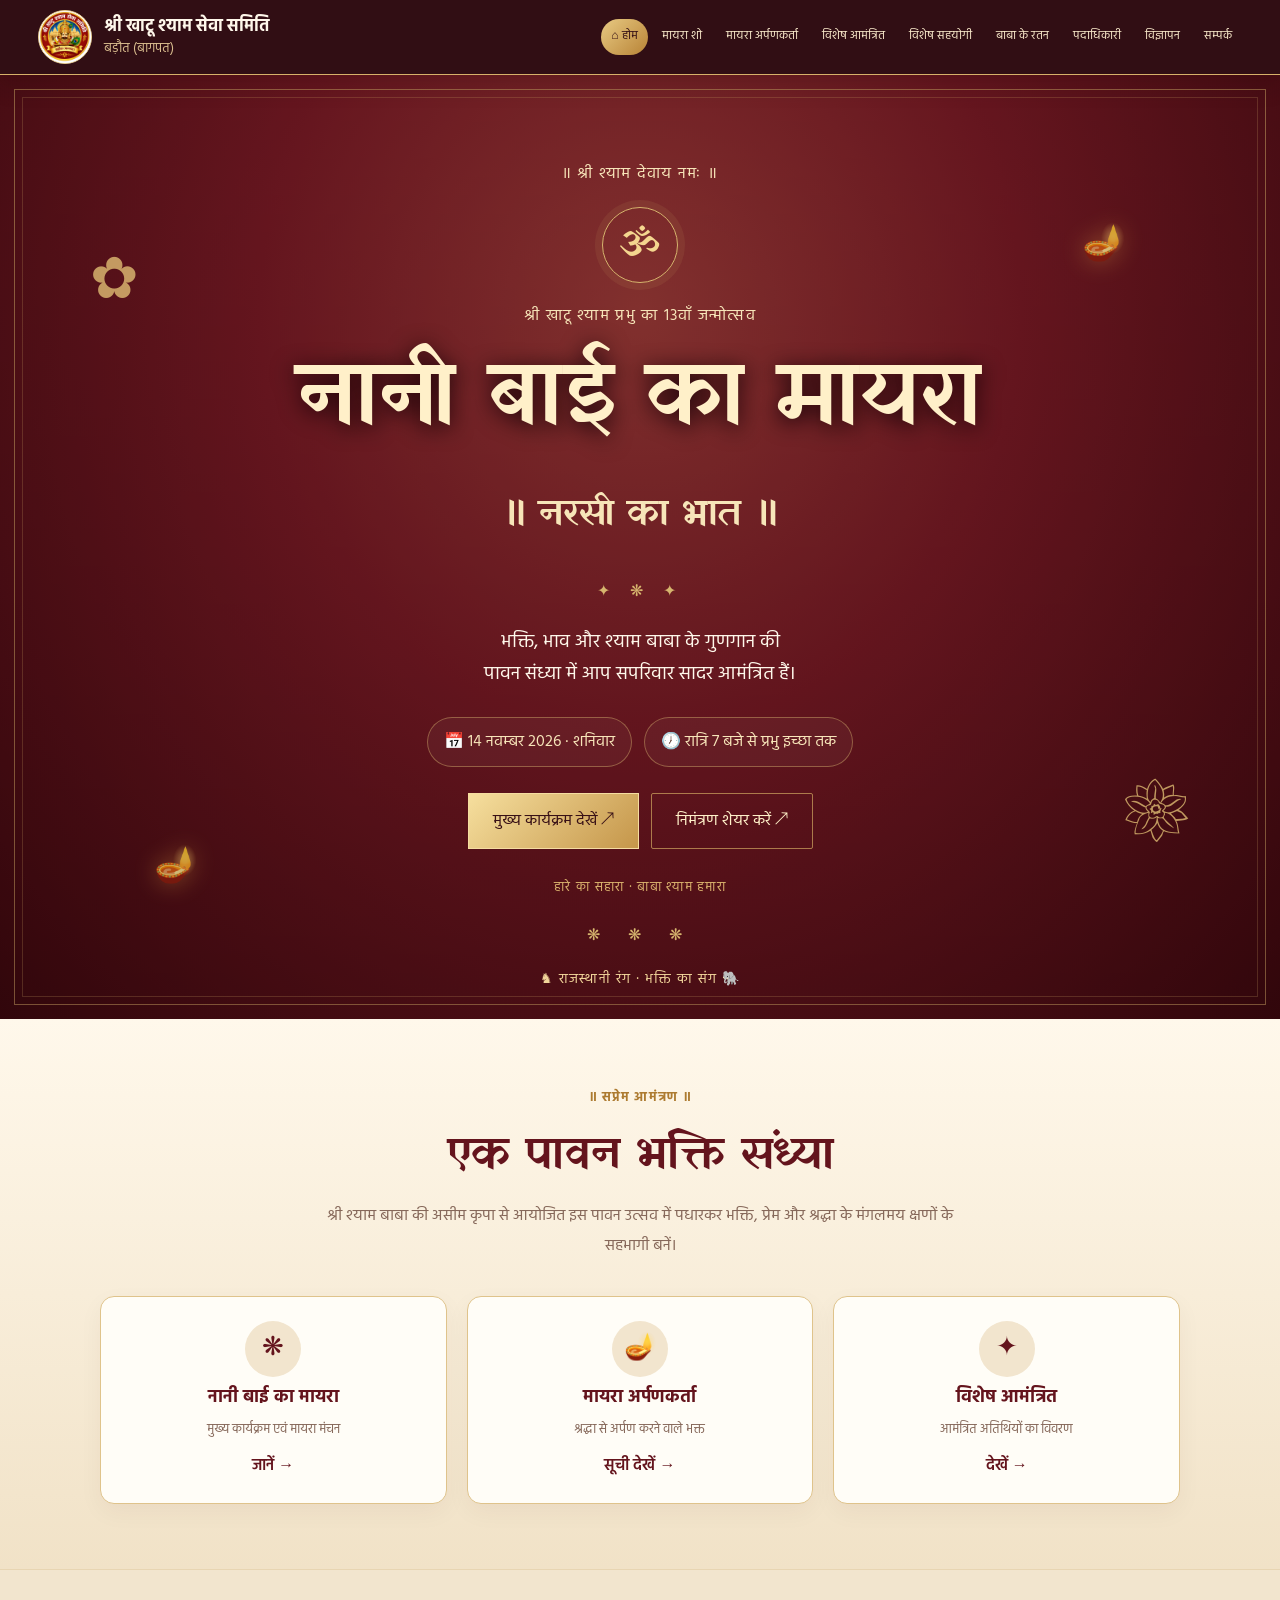
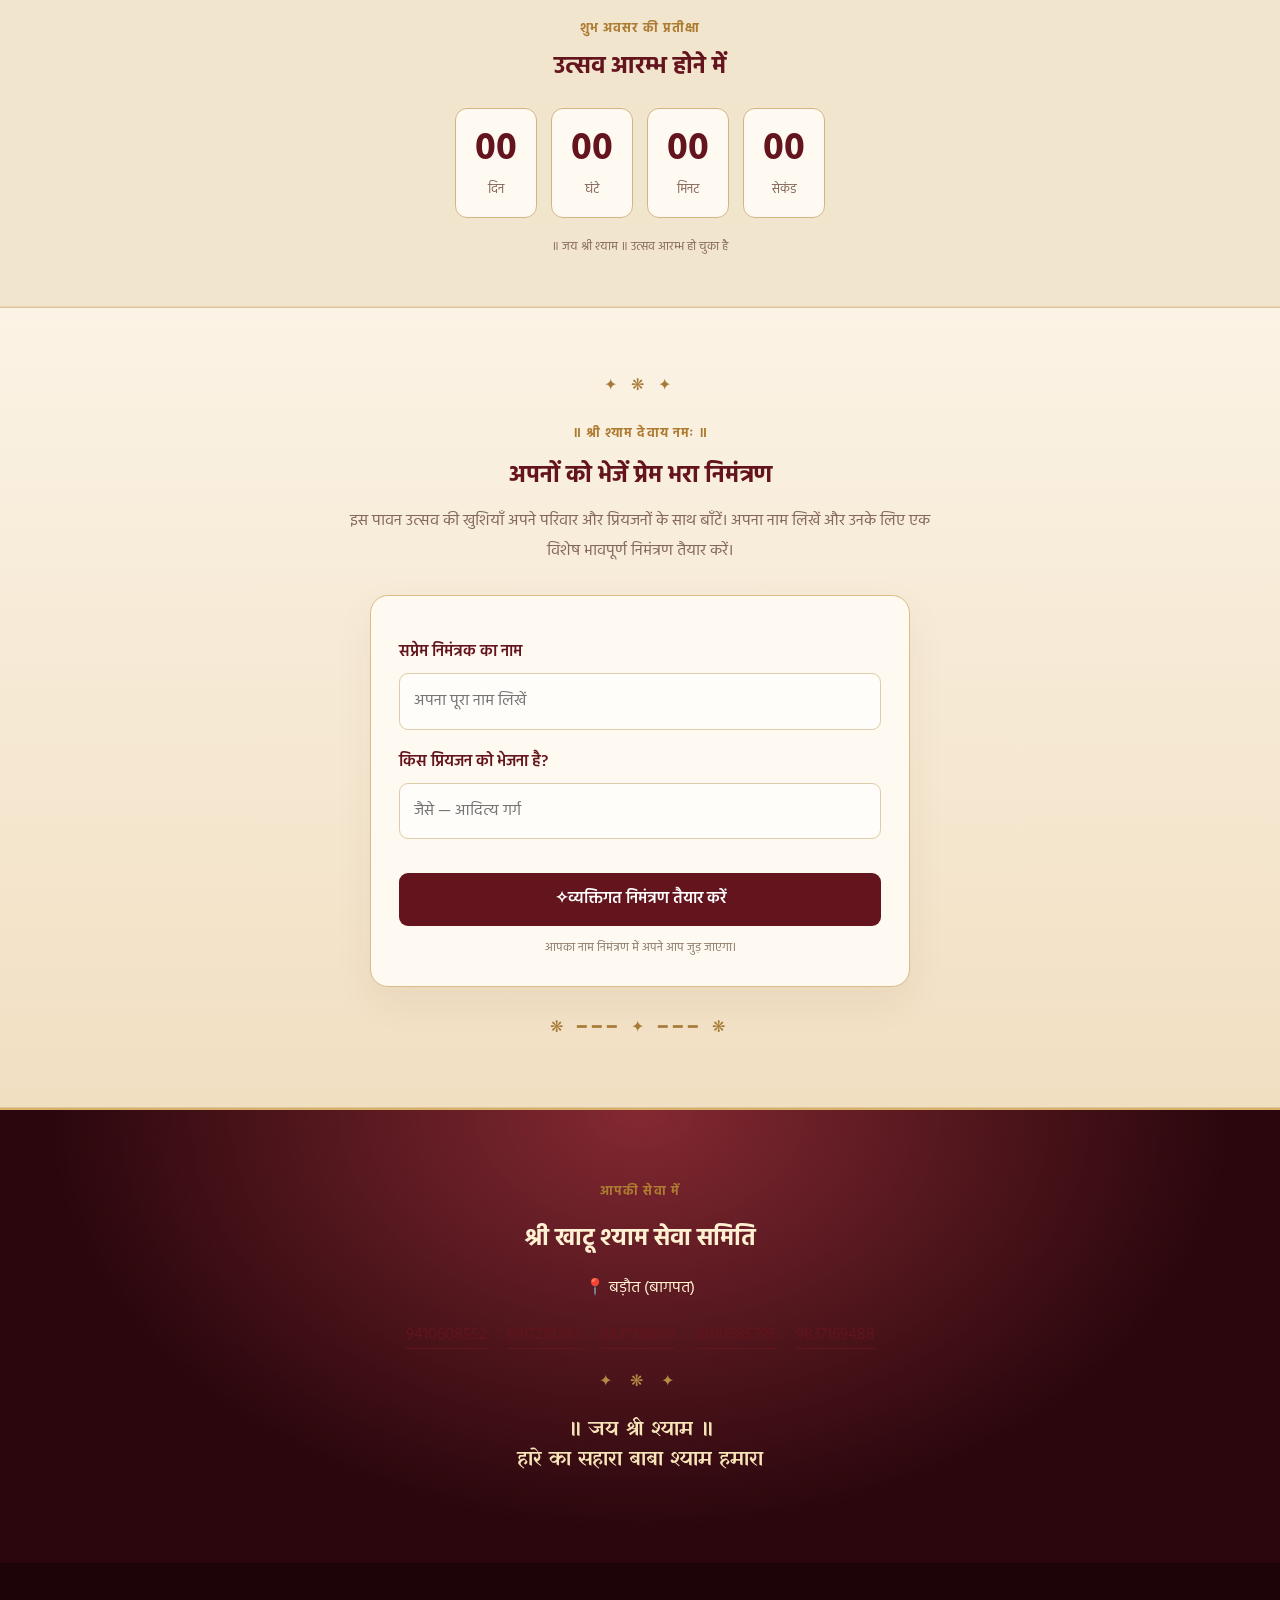
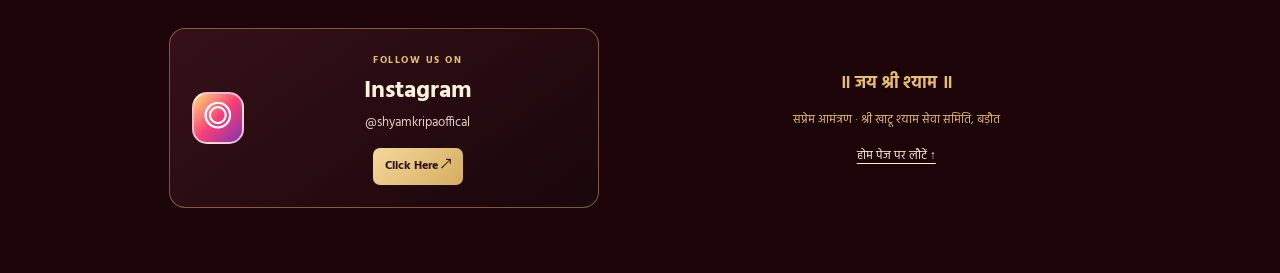
==== commit 1134733d: "Update script source from 'script copy.js' to 'script.js'" ====
--- a/index.html
+++ b/index.html
@@ -380,7 +380,7 @@
 
 
 
-    <script src="script copy.js"></script>
+    <script src="script.js"></script>
 </body>
 
 </html>
--- a/styles.css
+++ b/styles.css
@@ -518,27 +518,6 @@
      min-width: 0;
      outline-color: #bd914b
  }
-
- /*.ad-list {
-     max-width: 900px;
-     margin: auto;
-     display: grid;
-     grid-template-columns: repeat(2, minmax(0, 1fr));
-     gap: 18px
- }
-
- .ad-placeholder {
-     padding: 25px;
-     border: 1px solid #d8b76f;
-     background: linear-gradient(135deg, #fffaf0, #f2dfb9);
-     box-shadow: 0 8px 20px #4d20100b
- }
-
- .ad-placeholder strong {
-     color: var(--maroon);
-     font: 20px var(--serif)
- }*/
-
 
 
 /* LAPTOP: 2 photos side by side */
@@ -599,9 +578,6 @@
     }
 }
 
-
-
-
  .contact-panel {
      max-width: 760px;
      margin: auto
@@ -642,18 +618,6 @@
      font-size: 12px;
      color: #8c5a35;
      font-style: normal
- }
-
- .phone-list {
-     display: flex;
-     justify-content: flex-start;
-     gap: 10px 20px;
-     flex-wrap: wrap;
-     margin: 20px 0
- }
-
- .phone-list a {
-     color: var(--maroon)
  }
 
  .site-footer {
@@ -2351,20 +2315,6 @@
      color: #fff0d1
  }
 
- .phone-list {
-     display: flex;
-     justify-content: center;
-     gap: 10px 20px;
-     flex-wrap: wrap;
-     margin: 20px
- }
-
- .phone-list a {
-     color: #fff0d1;
-     text-decoration: none;
-     border-bottom: 1px solid #d7b16a
- }
-
  .closing-blessing {
      color: var(--goldlight);
      font: 20px var(--serif)
@@ -2925,12 +2875,56 @@
  }
 
  .phone-list a {
-     color: #fff0d1;
+     color: #64141d;
      text-decoration: none;
-     border-bottom: 1px solid #d7b16a
+     border-bottom: 1px solid #64141d
  }
 
  .closing-blessing {
      color: var(--goldlight);
      font: 20px var(--serif)
- }+ }
+
+.hero-actions {
+    display: flex;
+    justify-content: center;
+    align-items: stretch;
+    flex-wrap: wrap;
+    gap: 14px;
+}
+
+.hero-actions .button {
+    display: inline-flex;
+    align-items: center;
+    justify-content: center;
+    min-height: 56px;
+    box-sizing: border-box;
+    padding: 14px 24px;
+    margin: 0;
+    font: inherit;
+    text-decoration: none;
+    cursor: pointer;
+}
+
+.hero-actions .button-outline {
+    color: #fff1c9;
+    background: transparent;
+    border: 1px solid rgba(218, 180, 103, 0.65);
+    border-radius: 2px;
+}
+
+.hero-actions .button-outline:hover {
+    background: rgba(218, 180, 103, 0.12);
+    color: #ffffff;
+}
+
+@media (max-width: 480px) {
+    .hero-actions {
+        gap: 10px;
+    }
+
+    .hero-actions .button {
+        padding: 12px 16px;
+        font-size: 14px;
+    }
+}
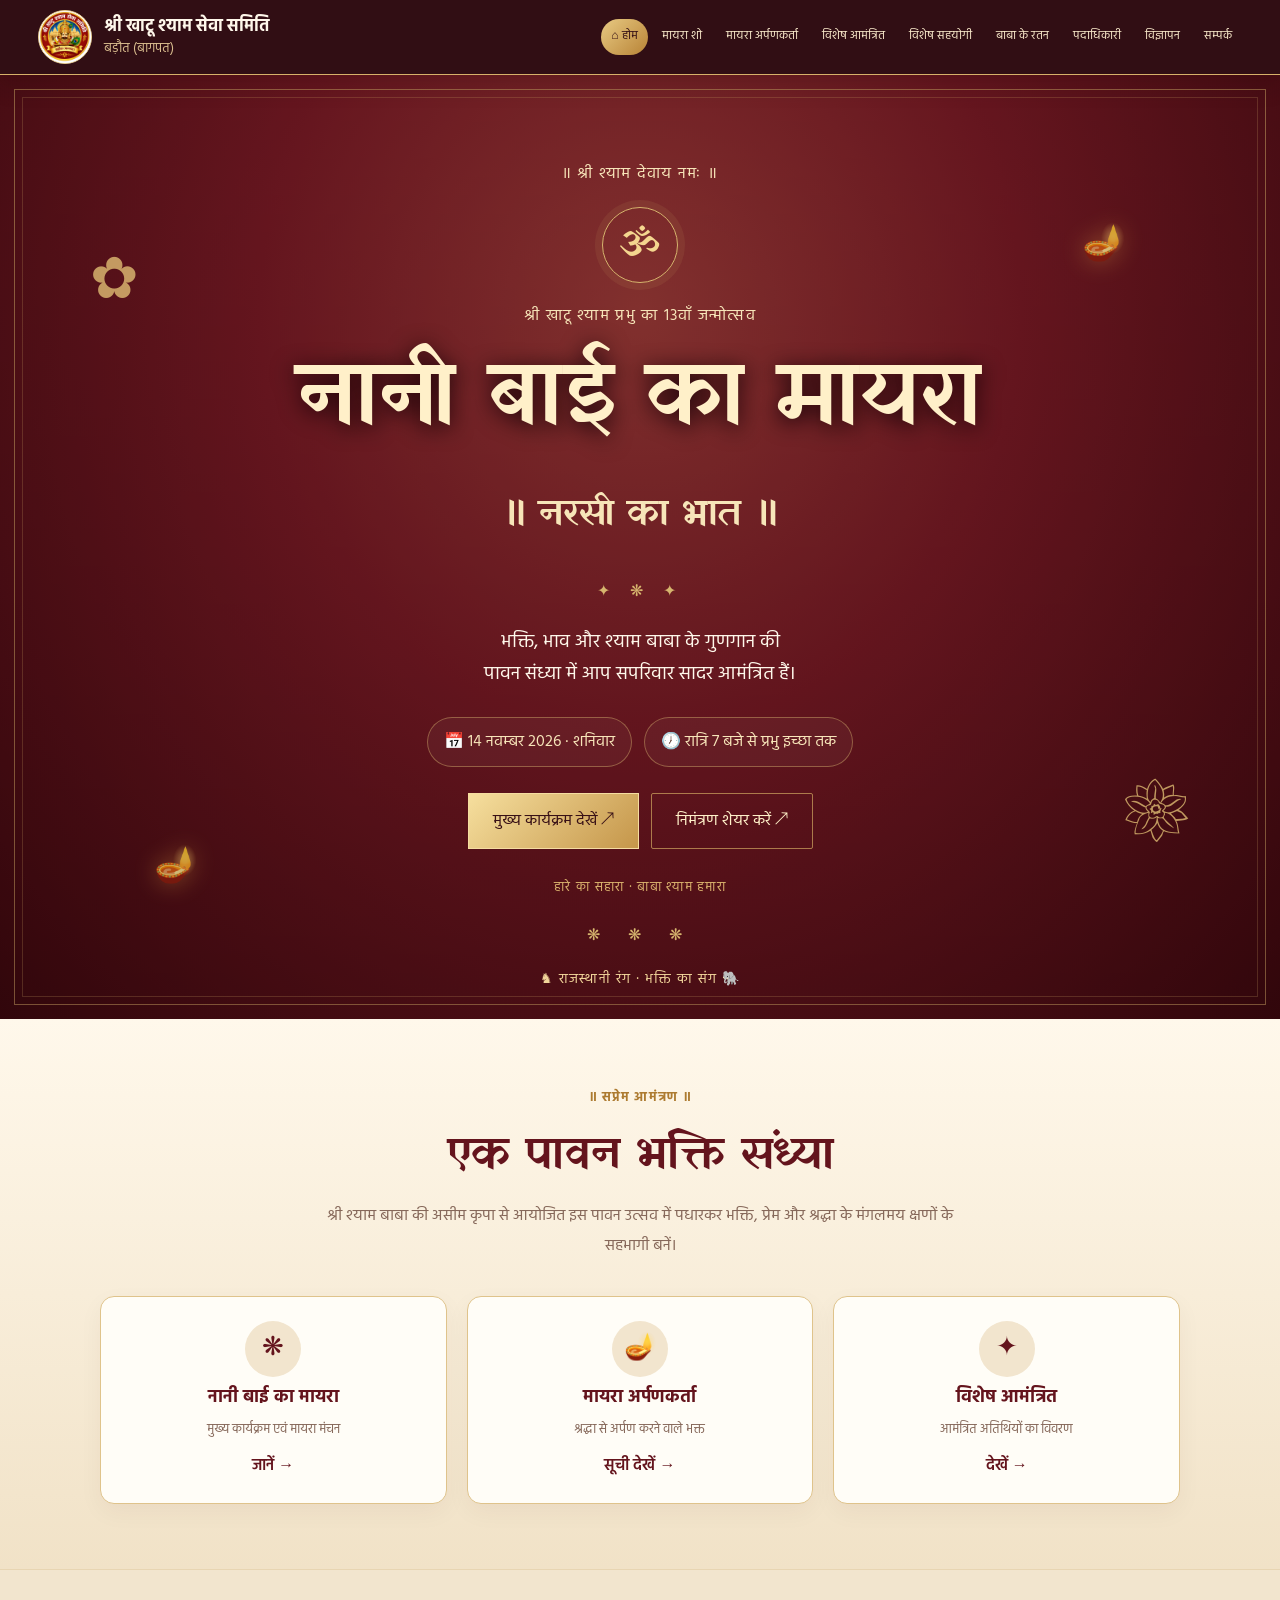
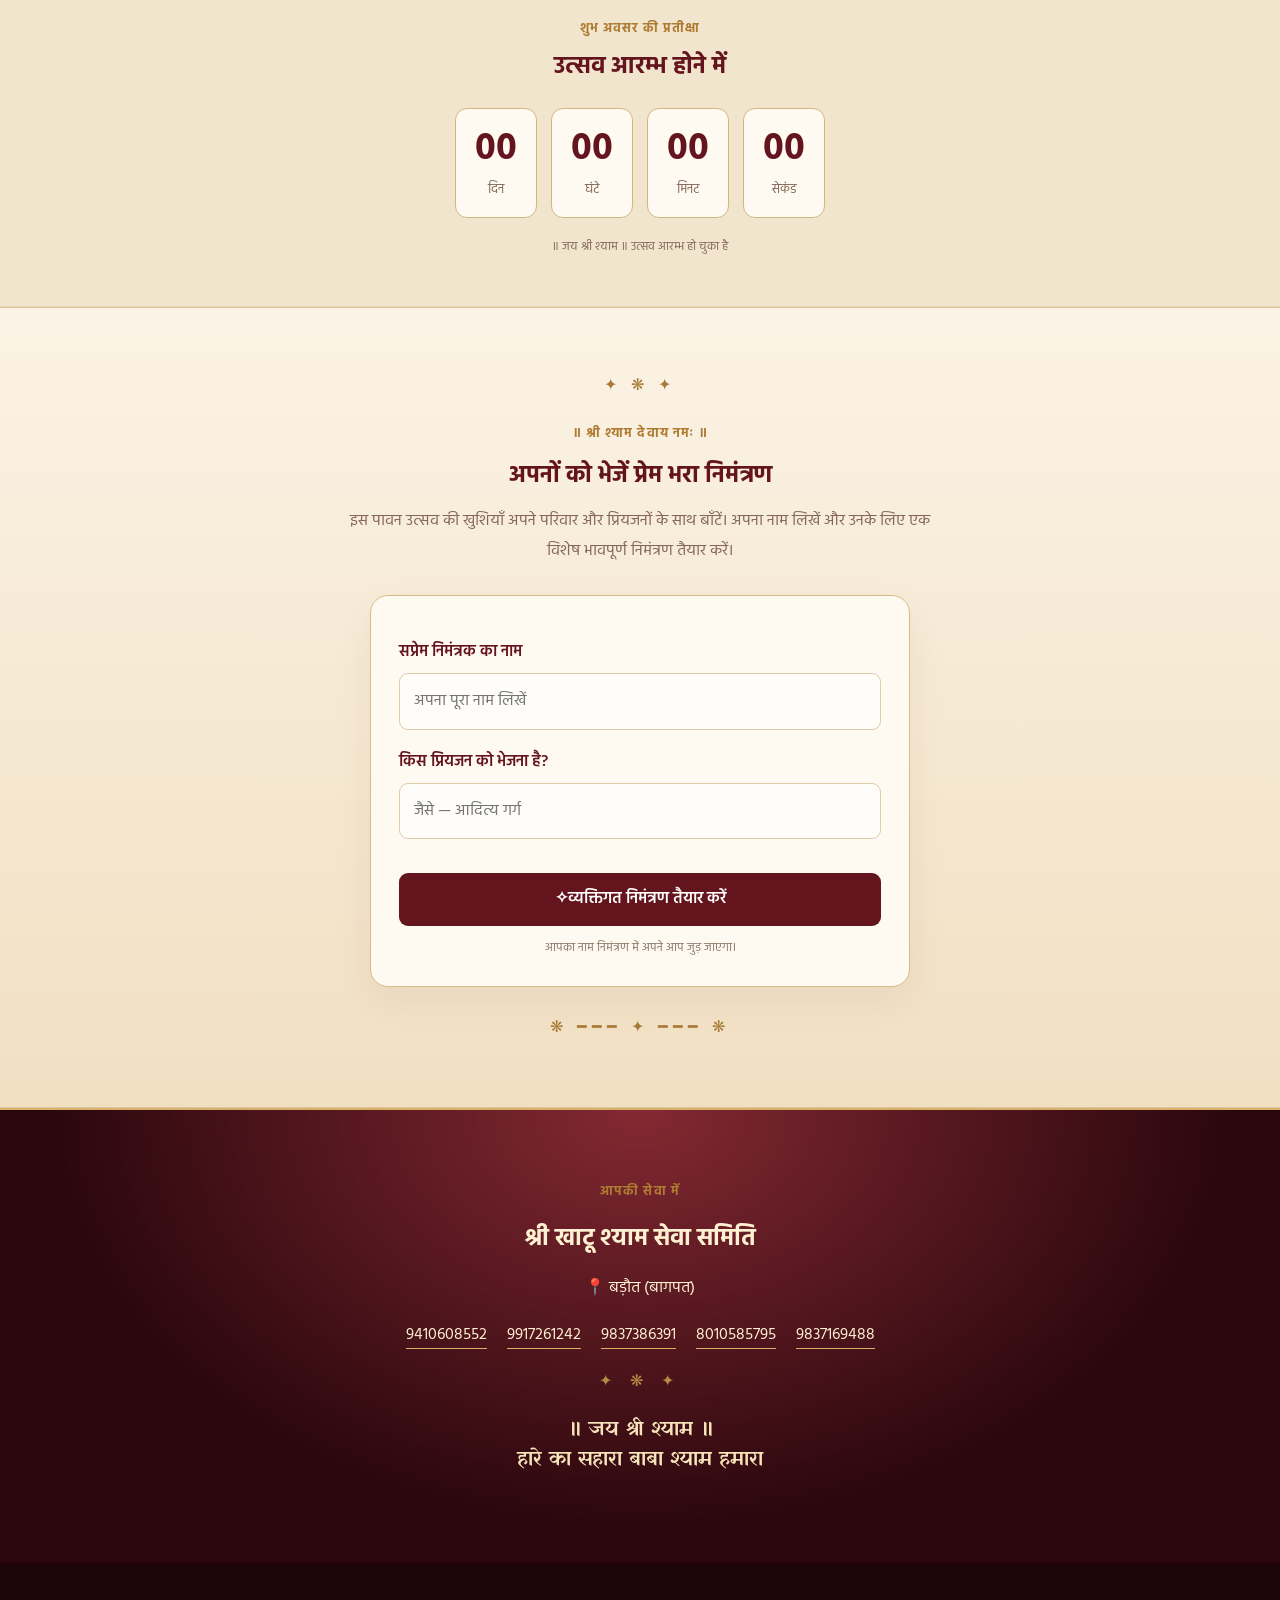
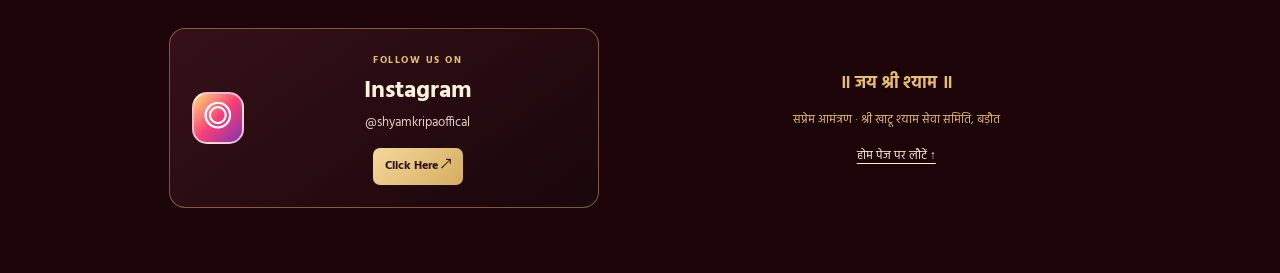
==== commit 911fb0f2: "Add phone-list-index div to phone list" ====
--- a/index.html
+++ b/index.html
@@ -317,7 +317,7 @@
             📍 बड़ौत (बागपत)
         </p>
 
-        <div class="phone-list">
+        <div class="phone-list-index">
             <a href="tel:9410608552">9410608552</a>
             <a href="tel:9917261242">9917261242</a>
             <a href="tel:9837386391">9837386391</a>
--- a/styles.css
+++ b/styles.css
@@ -2880,6 +2880,19 @@
      border-bottom: 1px solid #64141d
  }
 
+  .phone-list-index {
+     display: flex;
+     justify-content: center;
+     gap: 10px 20px;
+     flex-wrap: wrap;
+     margin: 20px
+ }
+
+ .phone-list-index a {
+     color: #fff0d1;
+     text-decoration: none;
+     border-bottom: 1px solid #d7b16a
+ }
  .closing-blessing {
      color: var(--goldlight);
      font: 20px var(--serif)
